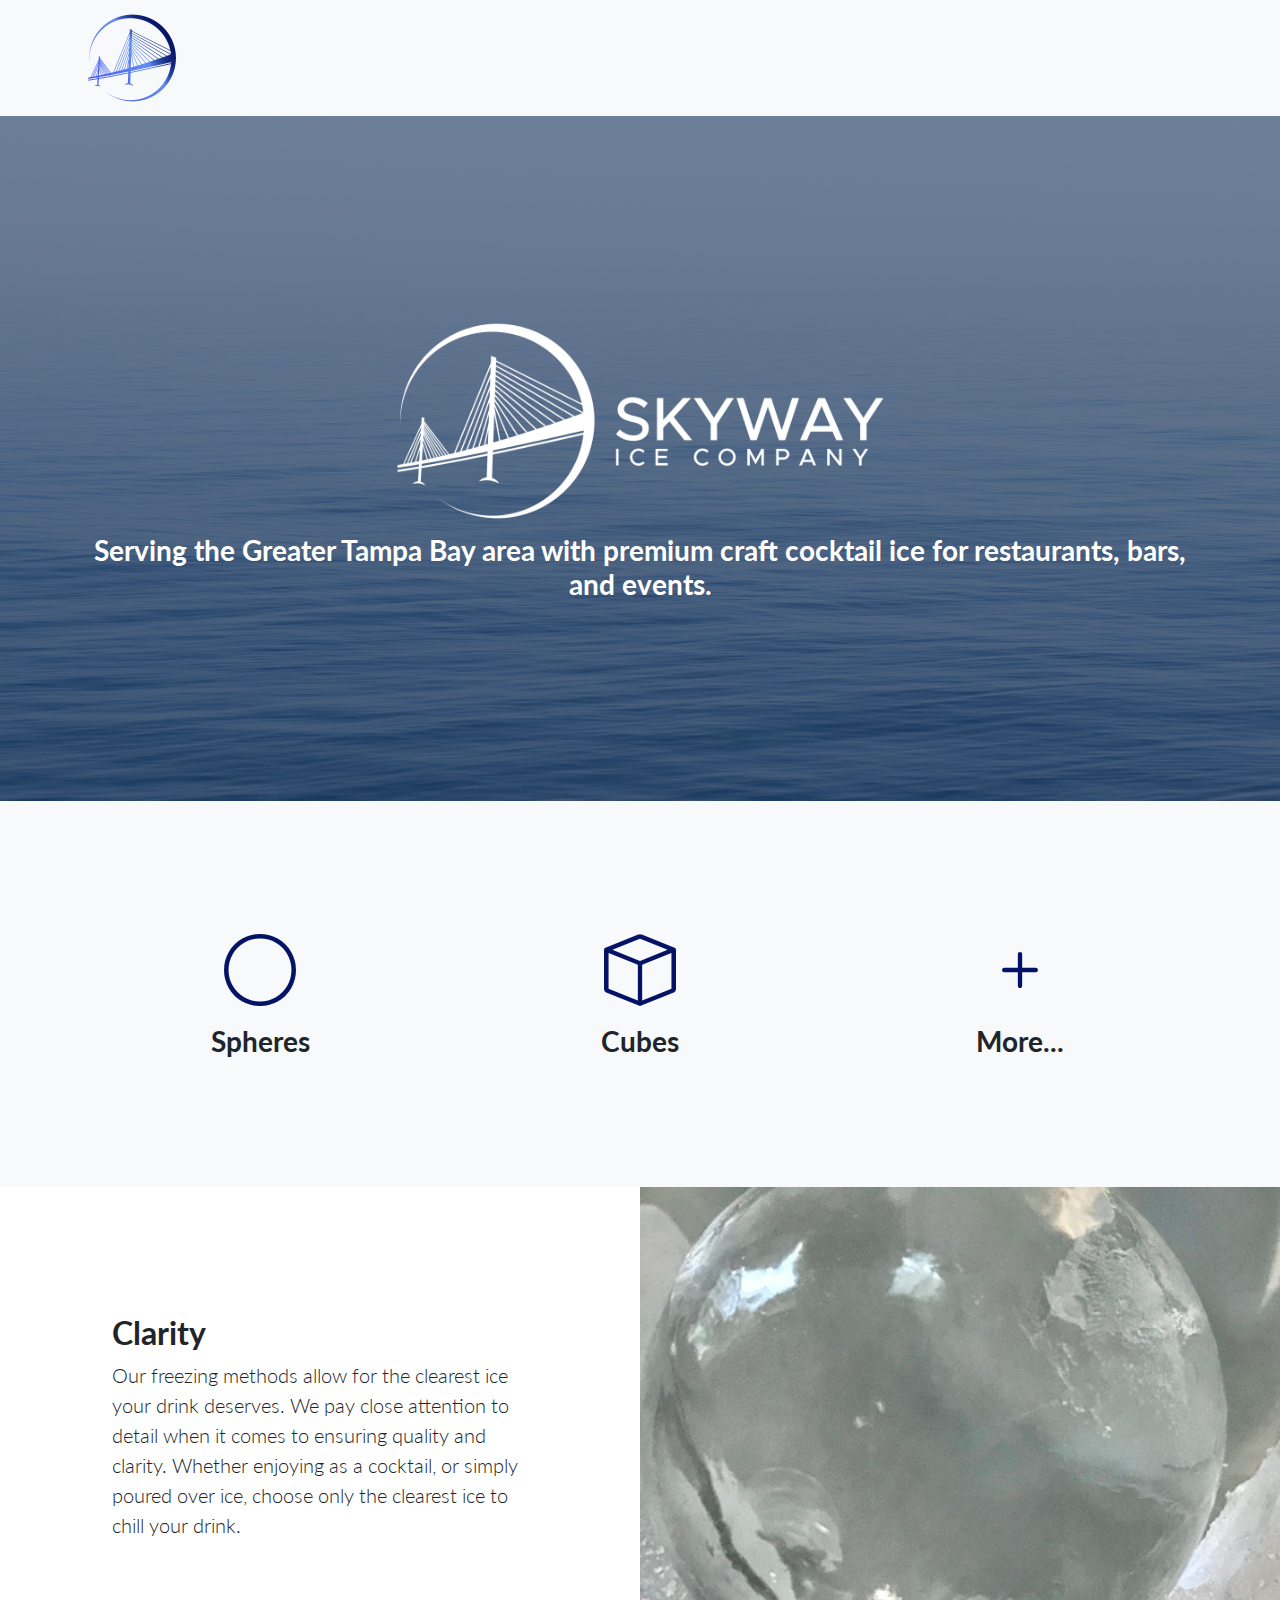
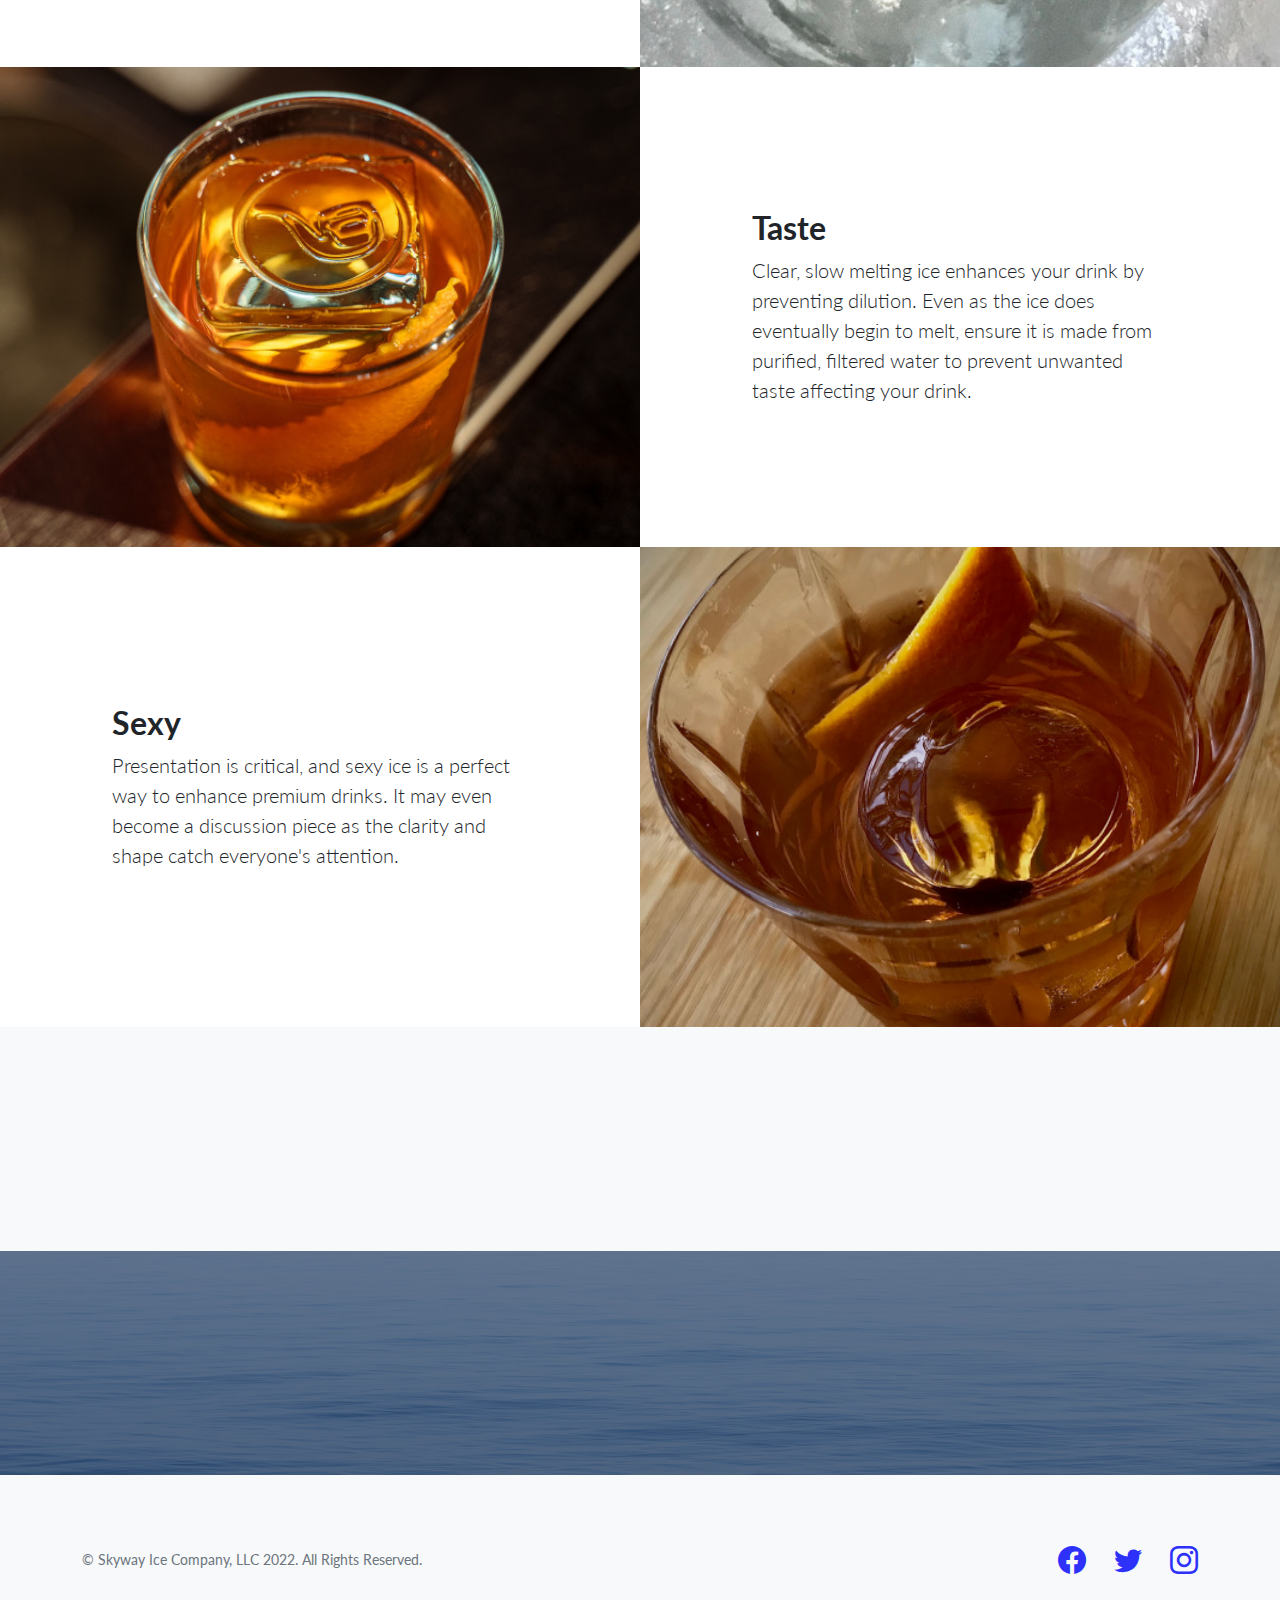
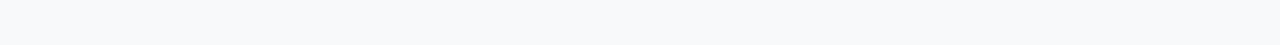
==== index.html @ a166a803 "ice folder" ====
<!DOCTYPE html>
<html lang="en">
<head>
    <meta charset="utf-8" />
    <meta name="viewport" content="width=device-width, initial-scale=1, shrink-to-fit=no" />
    <meta name="description" content="" />
    <meta name="author" content="" />
    <title>Skyway Ice Company</title>
    <!-- Favicon-->
    <link rel="icon" type="image/x-icon" href="assets/favicon.ico" />
    <link rel="icon" type="image/png" href="assets/favicon16x16.png" sizes="16x16">
    <link rel="icon" type="image/png" href="assets/favicon32x32.png" sizes="32x32">
    <link rel="icon" type="image/png" href="assets/favicon96x96.png" sizes="96x96">
    <link rel="apple-touch-icon" sizes="72x72" href="assets/apple-touch-icon.png">
    <link rel="apple-touch-icon" sizes="114x114" href="assets/apple-touch-icon.png">
    <link rel="apple-touch-icon" sizes="152x152" href="assets/apple-touch-icon.png">
    <!-- Bootstrap icons-->
    <link href="https://cdn.jsdelivr.net/npm/bootstrap-icons@1.5.0/font/bootstrap-icons.css" rel="stylesheet" type="text/css" />
    <!-- Google fonts-->
    <link href="https://fonts.googleapis.com/css?family=Lato:300,400,700,300italic,400italic,700italic" rel="stylesheet" type="text/css" />
    <!-- Core theme CSS (includes Bootstrap)-->
    <link href="css/styles.css" rel="stylesheet" />
    <link href="css/skyway.css" rel="stylesheet" />
</head>
<body>
    <!-- Navigation-->
    <nav class="navbar navbar-light bg-light static-top">
        <div class="container">
            <img src="assets/img/logo/logo_only_transp_blue_100x100.png" />
        </div>
    </nav>
    <!-- Masthead-->
    <header class="masthead">
        <div class="container position-relative">
            <div class="row justify-content-center">
                <div class="col-xl-6">
                    <div class="text-center text-white">
                        <img src="assets/img/logo/logo_transp_white_609x252.png" style="width:100%" />
                    </div>
                </div>
            </div>
            <div class="row justify-content-center">
                <div class="col-xl-12">
                    <div class="text-center text-white">
                        <h3>Serving the Greater Tampa Bay area with premium craft cocktail ice for restaurants, bars, and events.</h3>
                    </div>
                </div>
            </div>
        </div>
    </header>
    <!-- Icons Grid-->
    <section class="features-icons bg-light text-center">
        <div class="container">
            <div class="row">
                <div class="col-lg-4">
                    <div class="features-icons-item mx-auto mb-5 mb-lg-0 mb-lg-3">
                        <div class="features-icons-icon d-flex"><i class="bi-circle m-auto text-dark-blue"></i></div>
                        <h3>Spheres</h3>
                        <p class="lead mb-0"><!--This theme will look great on any device, no matter the size!--></p>
                    </div>
                </div>
                <div class="col-lg-4">
                    <div class="features-icons-item mx-auto mb-5 mb-lg-0 mb-lg-3">
                        <div class="features-icons-icon d-flex"><i class="bi-box m-auto text-dark-blue"></i></div>
                        <h3>Cubes</h3>
                        <p class="lead mb-0"><!--Featuring the latest build of the new Bootstrap 5 framework!--></p>
                    </div>
                </div>
                <div class="col-lg-4">
                    <div class="features-icons-item mx-auto mb-0 mb-lg-3">
                        <div class="features-icons-icon d-flex"><i class="bi-plus m-auto text-dark-blue"></i></div>
                        <h3>More...</h3>
                        <p class="lead mb-0"><!--Ready to use with your own content, or customize the source files!--></p>
                    </div>
                </div>
            </div>
        </div>
    </section>
    <!-- Image Showcases-->
    <section class="showcase">
        <div class="container-fluid p-0">
            <div class="row g-0">
                <div class="col-lg-6 order-lg-2 text-white showcase-img" style="background-image: url('assets/img/Ice/ice-with-chunks_1_600x327.jpg'); background-position-x:center;"></div>
                <div class="col-lg-6 order-lg-1 my-auto showcase-text">
                    <h2>Clarity</h2>
                    <p class="lead mb-0">Our freezing methods allow for the clearest ice your drink deserves. We pay close attention to detail when it comes to ensuring quality and clarity. Whether enjoying as a cocktail, or simply poured over ice, choose only the clearest ice to chill your drink.</p>
                </div>
            </div>
            <div class="row g-0">
                <div class="col-lg-6 text-white showcase-img" style="background-image: url('assets/img/bg-showcase-3-1.jpg');background-position-x:center;"></div>
                <div class="col-lg-6 my-auto showcase-text">
                    <h2>Taste</h2>
                    <p class="lead mb-0">Clear, slow melting ice enhances your drink by preventing dilution. Even as the ice does eventually begin to melt, ensure it is made from purified, filtered water to prevent unwanted taste affecting your drink.</p>
                </div>
            </div>
            <div class="row g-0">
                <div class="col-lg-6 order-lg-2 text-white showcase-img" style="background-image: url('assets/img/Ice/oldfashioned_1_600x400.jpg'); background-position-x: center;"></div>
                <div class="col-lg-6 order-lg-1 my-auto showcase-text">
                    <h2>Sexy</h2>
                    <p class="lead mb-0">Presentation is critical, and sexy ice is a perfect way to enhance premium drinks. It may even become a discussion piece as the clarity and shape catch everyone's attention.</p>
                </div>
            </div>
        </div>
    </section>
    <!-- Testimonials-->
    <section class="testimonials text-center bg-light">
        <div class="container">
            <!--<h2 class="mb-5">What people are saying...</h2>
            <div class="row">
                <div class="col-lg-4">
                    <div class="testimonial-item mx-auto mb-5 mb-lg-0">
                        <img class="img-fluid rounded-circle mb-3" src="assets/img/testimonials-1.jpg" alt="..." />
                        <h5>Margaret E.</h5>
                        <p class="font-weight-light mb-0">"This is fantastic! Thanks so much guys!"</p>
                    </div>
                </div>
                <div class="col-lg-4">
                    <div class="testimonial-item mx-auto mb-5 mb-lg-0">
                        <img class="img-fluid rounded-circle mb-3" src="assets/img/testimonials-2.jpg" alt="..." />
                        <h5>Fred S.</h5>
                        <p class="font-weight-light mb-0">"Bootstrap is amazing. I've been using it to create lots of super nice landing pages."</p>
                    </div>
                </div>
                <div class="col-lg-4">
                    <div class="testimonial-item mx-auto mb-5 mb-lg-0">
                        <img class="img-fluid rounded-circle mb-3" src="assets/img/testimonials-3.jpg" alt="..." />
                        <h5>Sarah W.</h5>
                        <p class="font-weight-light mb-0">"Thanks so much for making these free resources available to us!"</p>
                    </div>
                </div>
            </div>-->
        </div>
    </section>
    <!-- Call to Action-->
    <section class="call-to-action text-white text-center" id="signup">
        <div class="container position-relative">
            <div class="row justify-content-center">
                <!--<div class="col-xl-6">
                    <h2 class="mb-4">Ready to get started? Sign up now!</h2>-->
                <!-- Signup form-->
                <!-- * * * * * * * * * * * * * * *-->
                <!-- * * SB Forms Contact Form * *-->
                <!-- * * * * * * * * * * * * * * *-->
                <!-- This form is pre-integrated with SB Forms.-->
                <!-- To make this form functional, sign up at-->
                <!-- https://startbootstrap.com/solution/contact-forms-->
                <!-- to get an API token!-->
                <!--<form class="form-subscribe" id="contactFormFooter" data-sb-form-api-token="API_TOKEN">-->
                <!-- Email address input-->
                <!--<div class="row">
                    <div class="col">
                        <input class="form-control form-control-lg" id="emailAddressBelow" type="email" placeholder="Email Address" data-sb-validations="required,email" />
                        <div class="invalid-feedback text-white" data-sb-feedback="emailAddressBelow:required">Email Address is required.</div>
                        <div class="invalid-feedback text-white" data-sb-feedback="emailAddressBelow:email">Email Address Email is not valid.</div>
                    </div>
                    <div class="col-auto"><button class="btn btn-primary btn-lg disabled" id="submitButton" type="submit">Submit</button></div>
                </div>-->
                <!-- Submit success message-->
                <!---->
                <!-- This is what your users will see when the form-->
                <!-- has successfully submitted-->
                <!--<div class="d-none" id="submitSuccessMessage">
                    <div class="text-center mb-3">
                        <div class="fw-bolder">Form submission successful!</div>
                        <p>To activate this form, sign up at</p>
                        <a class="text-white" href="https://startbootstrap.com/solution/contact-forms">https://startbootstrap.com/solution/contact-forms</a>
                    </div>
                </div>-->
                <!-- Submit error message-->
                <!---->
                <!-- This is what your users will see when there is-->
                <!-- an error submitting the form-->
                <!--<div class="d-none" id="submitErrorMessage"><div class="text-center text-danger mb-3">Error sending message!</div></div>
                    </form>
                </div>-->
            </div>
        </div>
    </section>
    <!-- Footer-->
    <footer class="footer bg-light">
        <div class="container">
            <div class="row">
                <div class="col-lg-6 h-100 text-center text-lg-start my-auto">
                    <!--<ul class="list-inline mb-2">
                        <li class="list-inline-item"><a href="#!">About</a></li>
                        <li class="list-inline-item">⋅</li>
                        <li class="list-inline-item"><a href="#!">Contact</a></li>
                        <li class="list-inline-item">⋅</li>
                        <li class="list-inline-item"><a href="#!">Terms of Use</a></li>
                        <li class="list-inline-item">⋅</li>
                        <li class="list-inline-item"><a href="#!">Privacy Policy</a></li>
                    </ul>-->
                    <p class="text-muted small mb-4 mb-lg-0">&copy; Skyway Ice Company, LLC 2022. All Rights Reserved.</p>
                </div>
                <div class="col-lg-6 h-100 text-center text-lg-end my-auto text-light-blue">
                    <ul class="list-inline mb-0">
                        <li class="list-inline-item me-4">
                            <a href="https://www.facebook.com/skywayice"><i class="bi-facebook fs-3"></i></a>
                        </li>
                        <li class="list-inline-item me-4">
                            <a href="https://twitter.com/skywayice"><i class="bi-twitter fs-3"></i></a>
                        </li>
                        <li class="list-inline-item">
                            <a href="#!"><i class="bi-instagram fs-3"></i></a>
                        </li>
                    </ul>
                </div>
            </div>
        </div>
    </footer>
    <!-- Bootstrap core JS-->
    <script src="https://cdn.jsdelivr.net/npm/bootstrap@5.1.3/dist/js/bootstrap.bundle.min.js"></script>
    <!-- Core theme JS-->
    <script src="js/scripts.js"></script>
    <!-- * * * * * * * * * * * * * * * * * * * * * * * * * * * * * * * * * * * * * * * *-->
    <!-- * *                               SB Forms JS                               * *-->
    <!-- * * Activate your form at https://startbootstrap.com/solution/contact-forms * *-->
    <!-- * * * * * * * * * * * * * * * * * * * * * * * * * * * * * * * * * * * * * * * *-->
    <script src="https://cdn.startbootstrap.com/sb-forms-latest.js"></script>
</body>
</html>
---- css/skyway.css ----
.text-dark-blue {
    color: #051367 !important;
}

.text-blue {
    color: #2D31FA !important;
}

.text-light-blue {
    color: #5D8BF4 !important;
}

.text-very-light-blue {
    color: #DFF6FF !important;
}

a {
    color: #2D31FA !important;
}
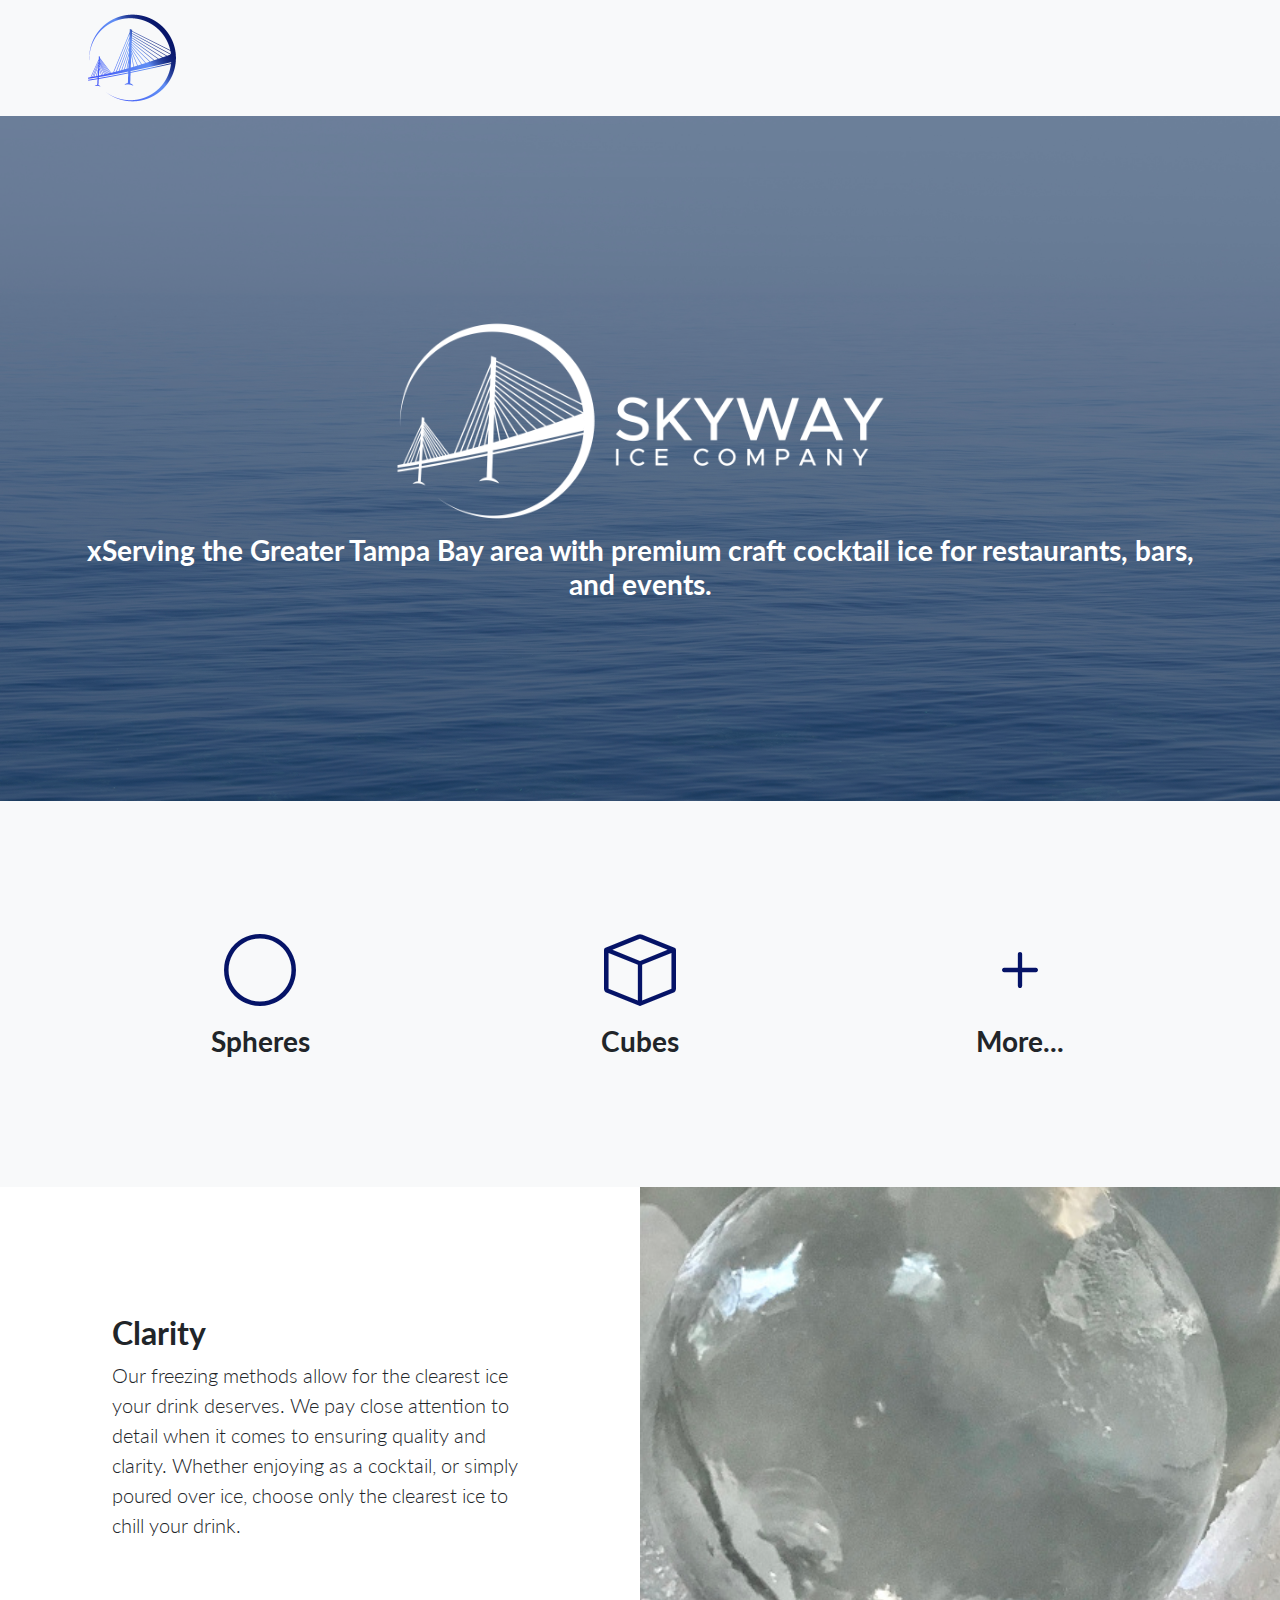
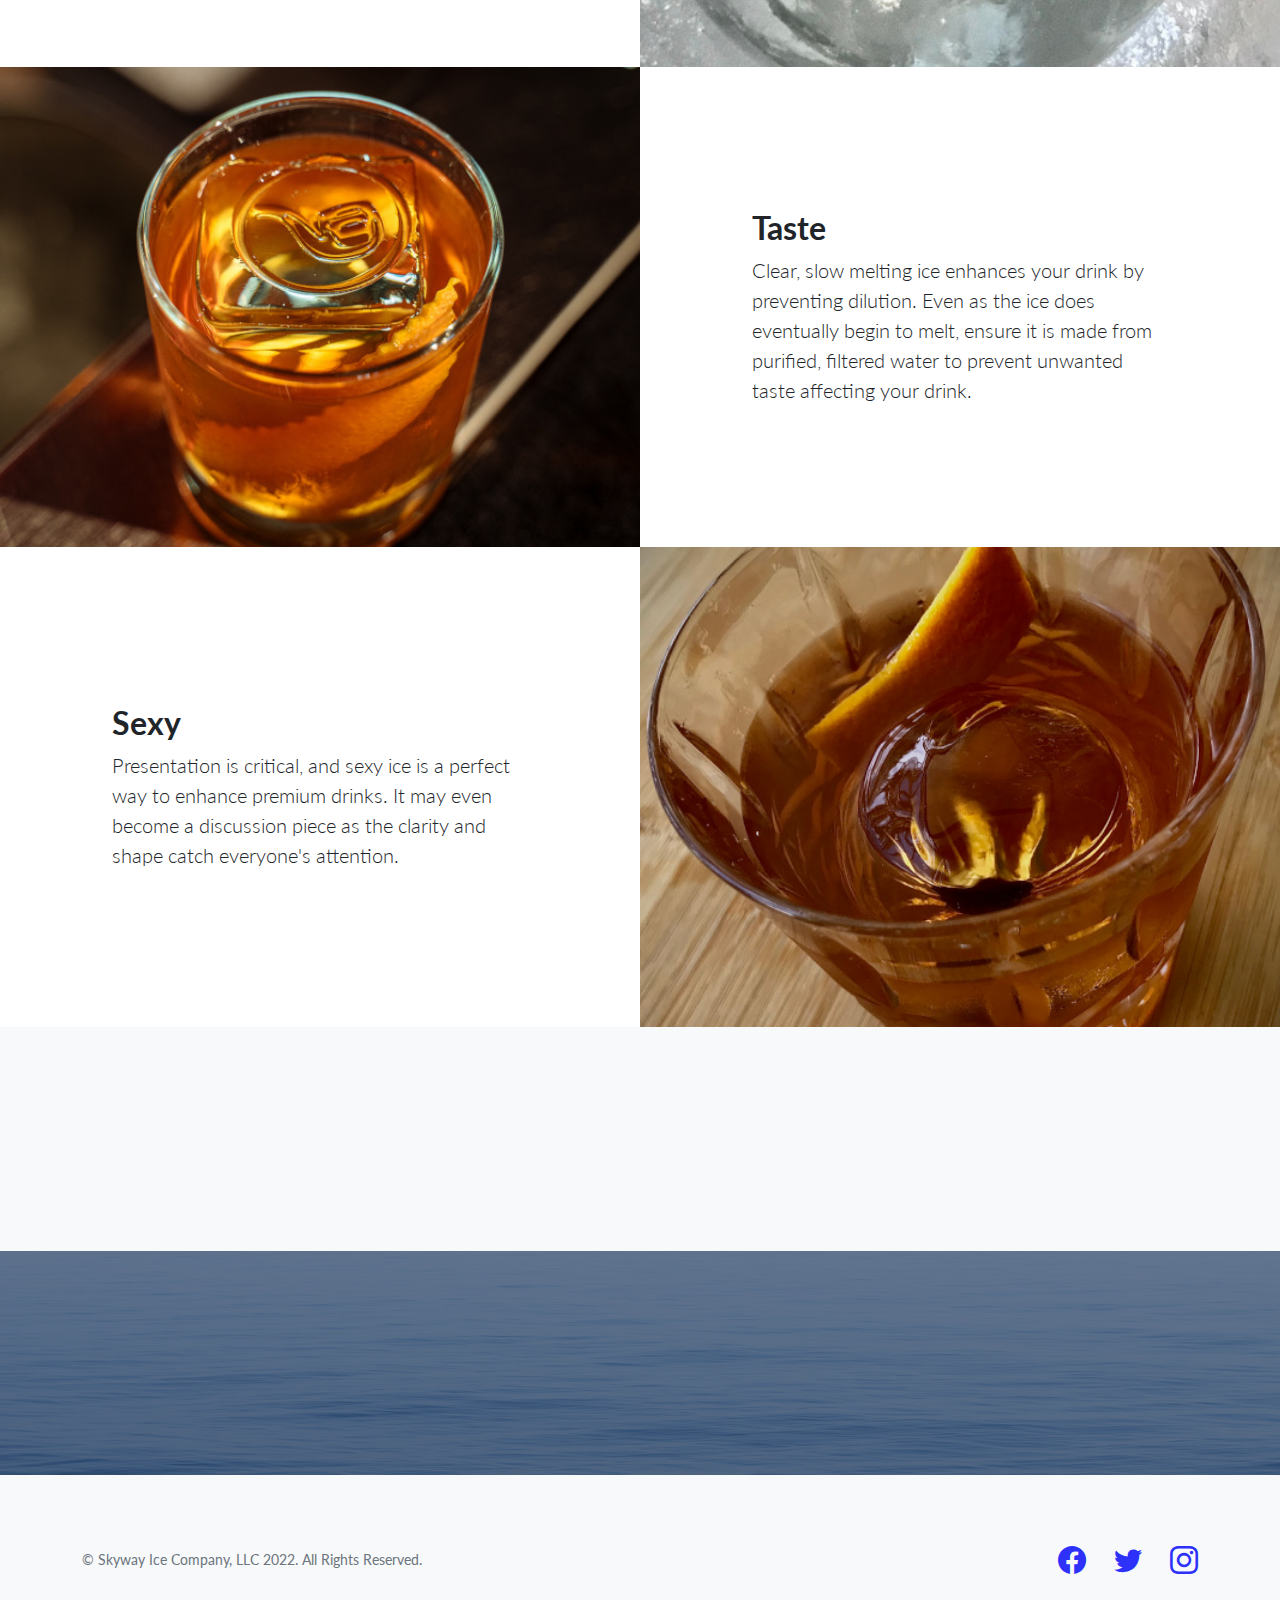
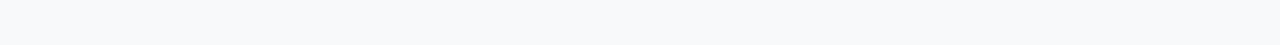
==== commit 10a393b1: "test" ====
--- a/index.html
+++ b/index.html
@@ -42,7 +42,7 @@
             <div class="row justify-content-center">
                 <div class="col-xl-12">
                     <div class="text-center text-white">
-                        <h3>Serving the Greater Tampa Bay area with premium craft cocktail ice for restaurants, bars, and events.</h3>
+                        <h3>xServing the Greater Tampa Bay area with premium craft cocktail ice for restaurants, bars, and events.</h3>
                     </div>
                 </div>
             </div>
@@ -80,7 +80,7 @@
     <section class="showcase">
         <div class="container-fluid p-0">
             <div class="row g-0">
-                <div class="col-lg-6 order-lg-2 text-white showcase-img" style="background-image: url('assets/img/Ice/ice-with-chunks_1_600x327.jpg'); background-position-x:center;"></div>
+                <div class="col-lg-6 order-lg-2 text-white showcase-img" style="background-image: url('assets/img/ice-with-chunks_1_600x327.jpg'); background-position-x:center;"></div>
                 <div class="col-lg-6 order-lg-1 my-auto showcase-text">
                     <h2>Clarity</h2>
                     <p class="lead mb-0">Our freezing methods allow for the clearest ice your drink deserves. We pay close attention to detail when it comes to ensuring quality and clarity. Whether enjoying as a cocktail, or simply poured over ice, choose only the clearest ice to chill your drink.</p>
@@ -94,7 +94,7 @@
                 </div>
             </div>
             <div class="row g-0">
-                <div class="col-lg-6 order-lg-2 text-white showcase-img" style="background-image: url('assets/img/Ice/oldfashioned_1_600x400.jpg'); background-position-x: center;"></div>
+                <div class="col-lg-6 order-lg-2 text-white showcase-img" style="background-image: url('assets/img/oldfashioned_1_600x400.jpg'); background-position-x: center;"></div>
                 <div class="col-lg-6 order-lg-1 my-auto showcase-text">
                     <h2>Sexy</h2>
                     <p class="lead mb-0">Presentation is critical, and sexy ice is a perfect way to enhance premium drinks. It may even become a discussion piece as the clarity and shape catch everyone's attention.</p>
@@ -201,7 +201,7 @@
                             <a href="https://twitter.com/skywayice"><i class="bi-twitter fs-3"></i></a>
                         </li>
                         <li class="list-inline-item">
-                            <a href="#!"><i class="bi-instagram fs-3"></i></a>
+                            <a href="https://www.instagram.com/skywayice/"><i class="bi-instagram fs-3"></i></a>
                         </li>
                     </ul>
                 </div>
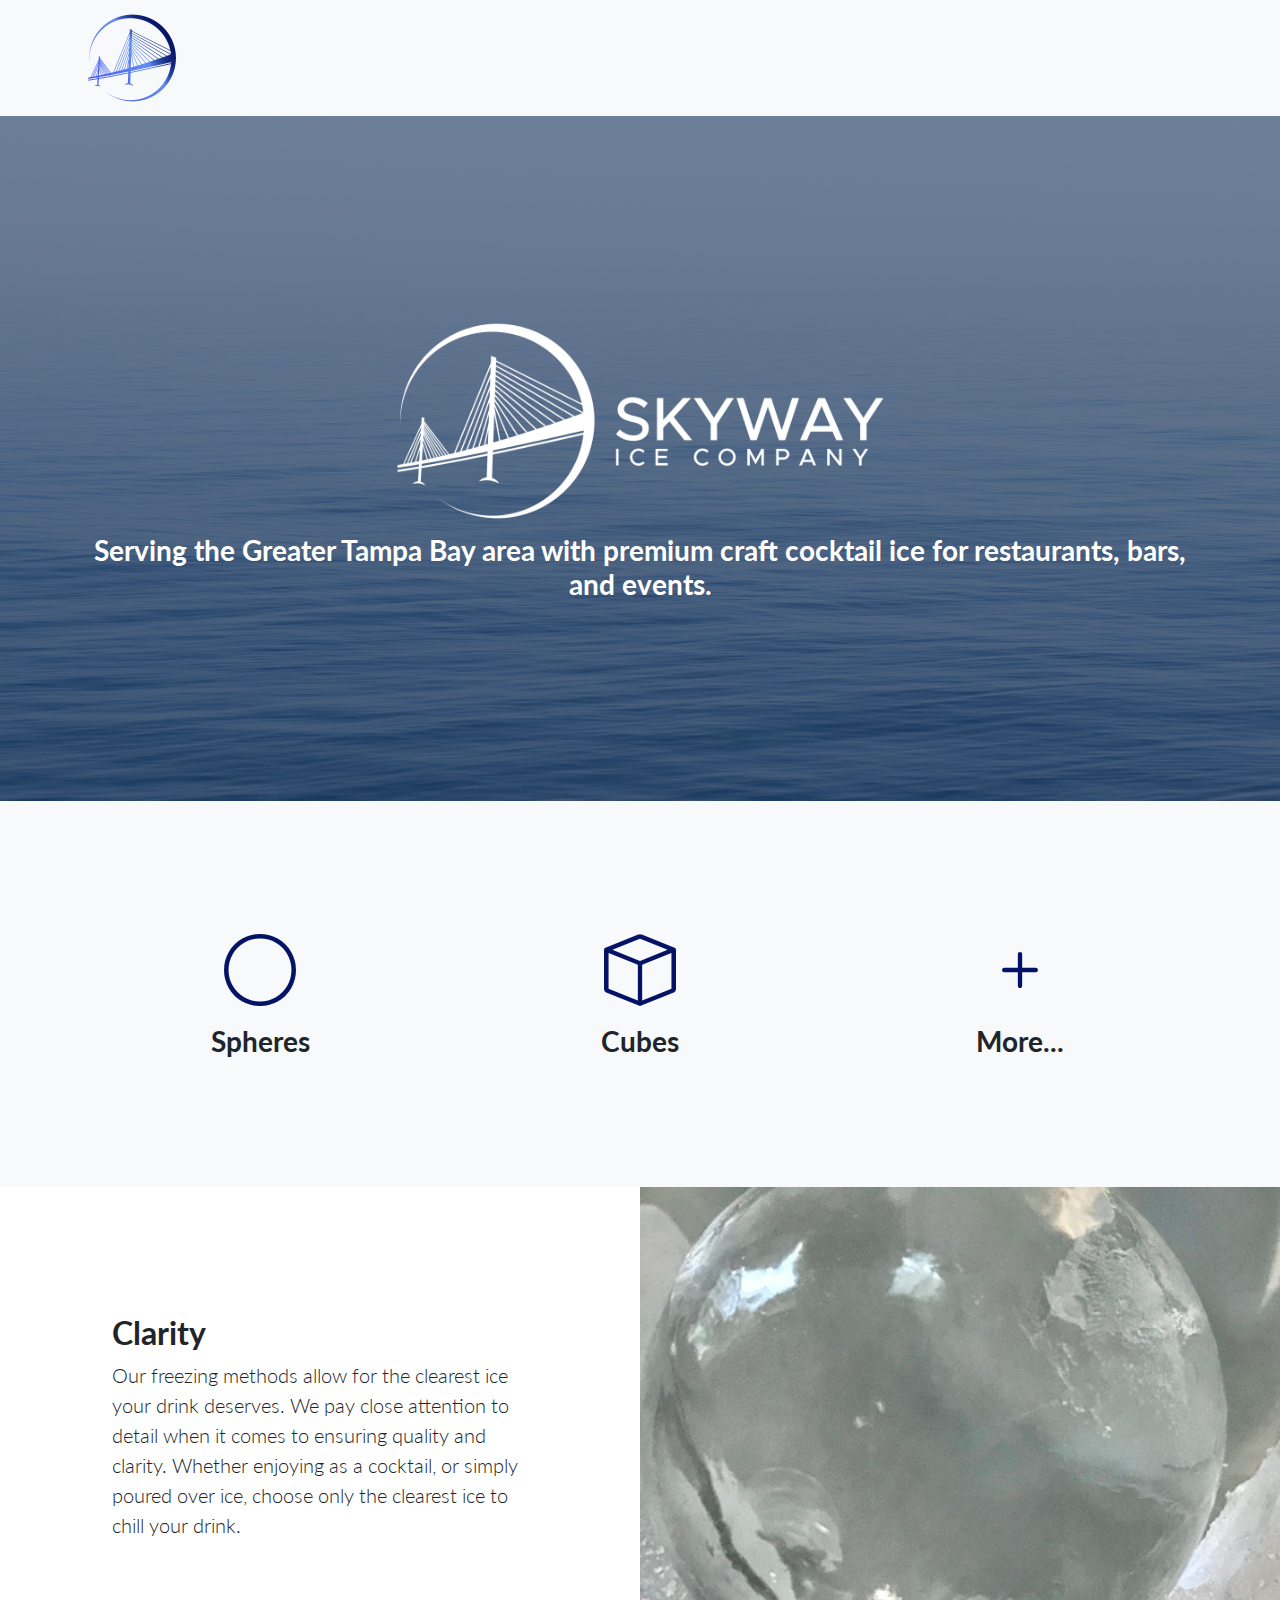
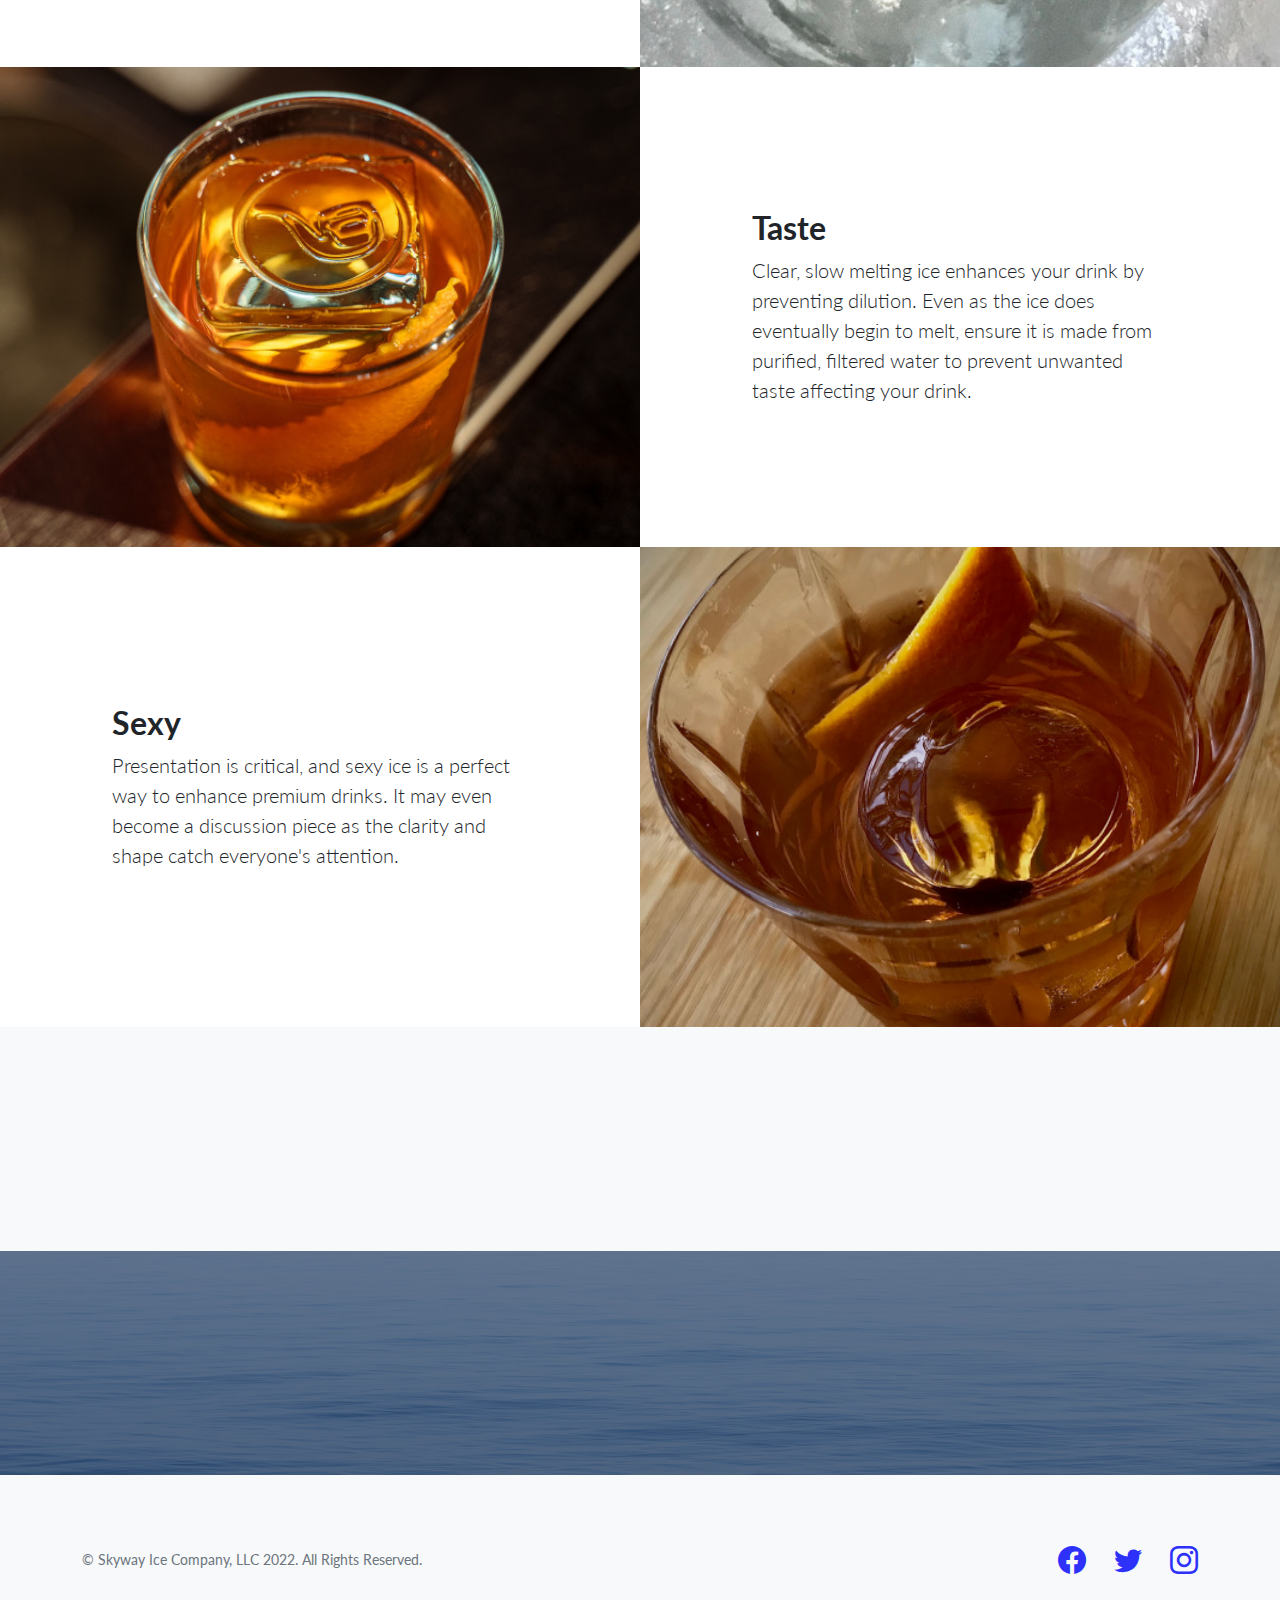
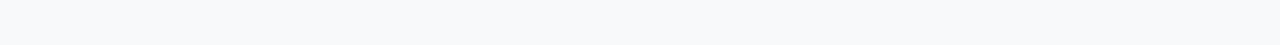
==== commit 06bceb7b: "revert test x" ====
--- a/index.html
+++ b/index.html
@@ -42,7 +42,7 @@
             <div class="row justify-content-center">
                 <div class="col-xl-12">
                     <div class="text-center text-white">
-                        <h3>xServing the Greater Tampa Bay area with premium craft cocktail ice for restaurants, bars, and events.</h3>
+                        <h3>Serving the Greater Tampa Bay area with premium craft cocktail ice for restaurants, bars, and events.</h3>
                     </div>
                 </div>
             </div>
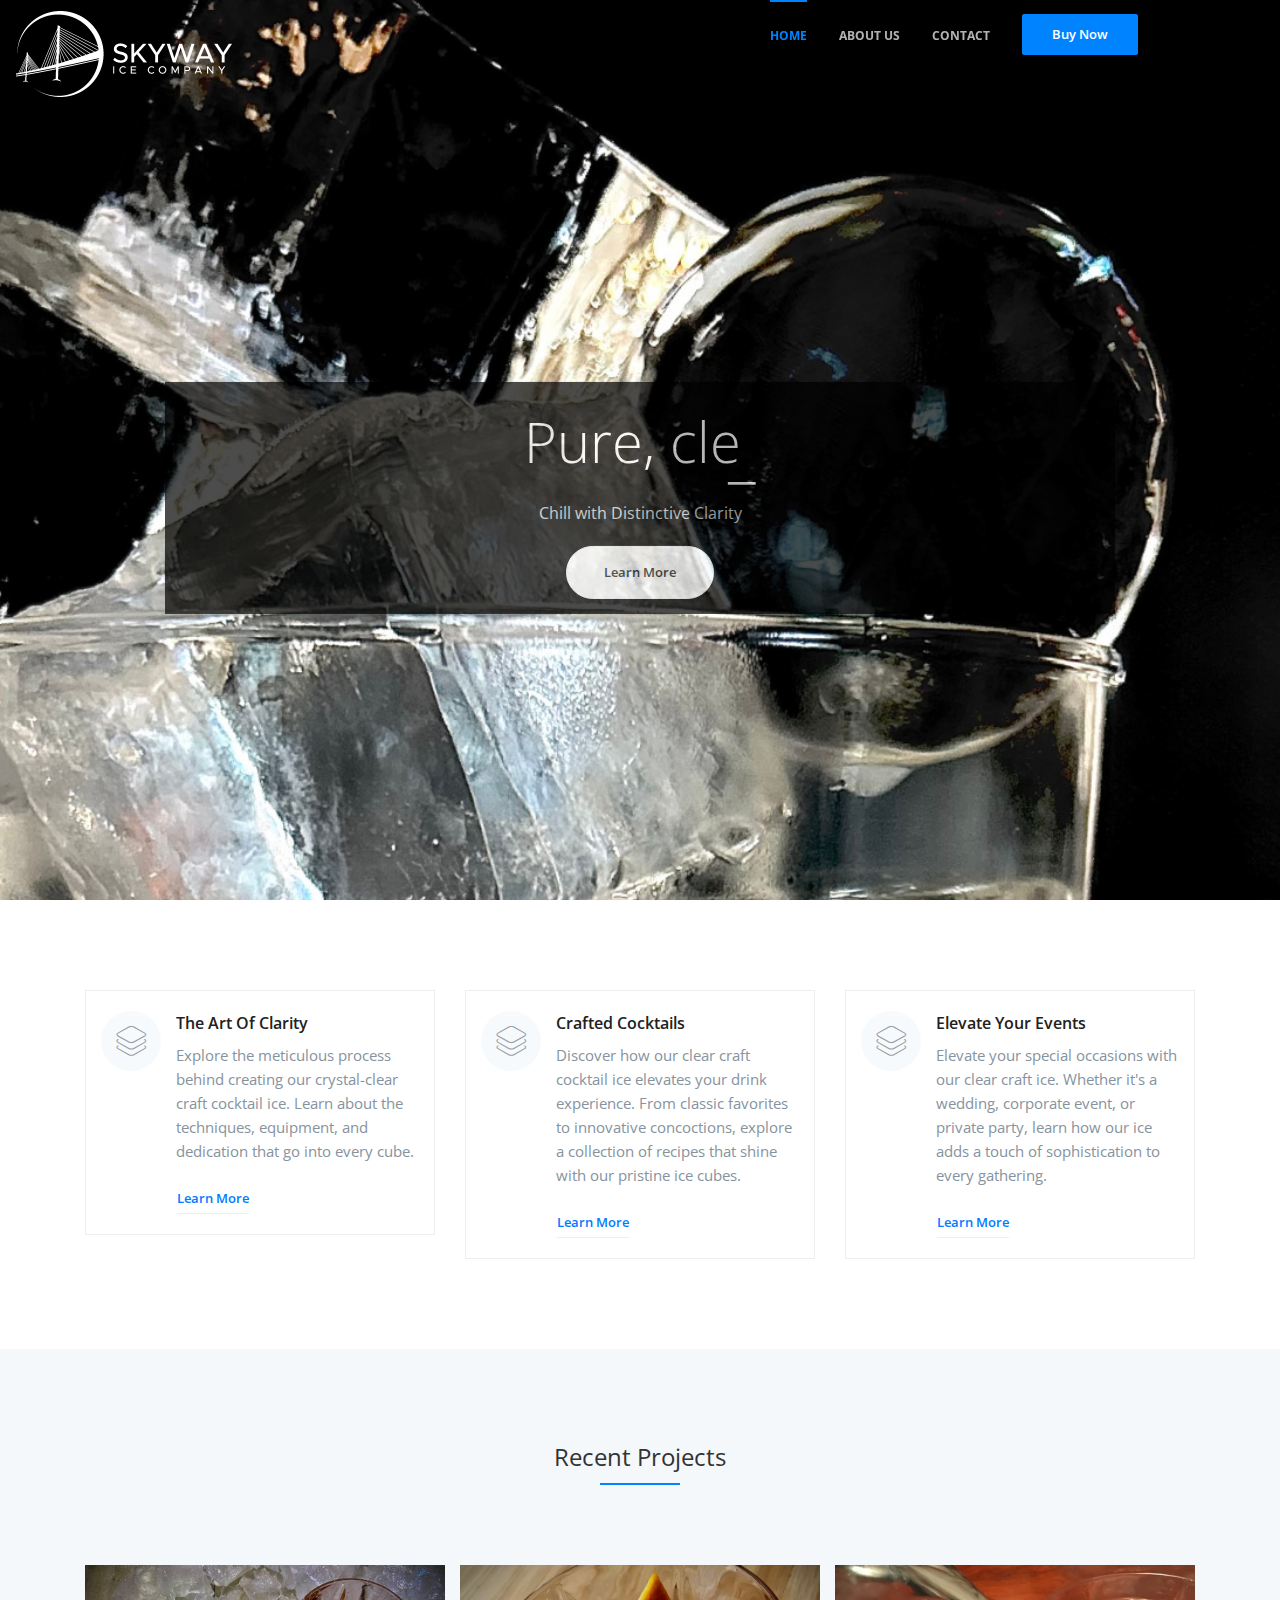
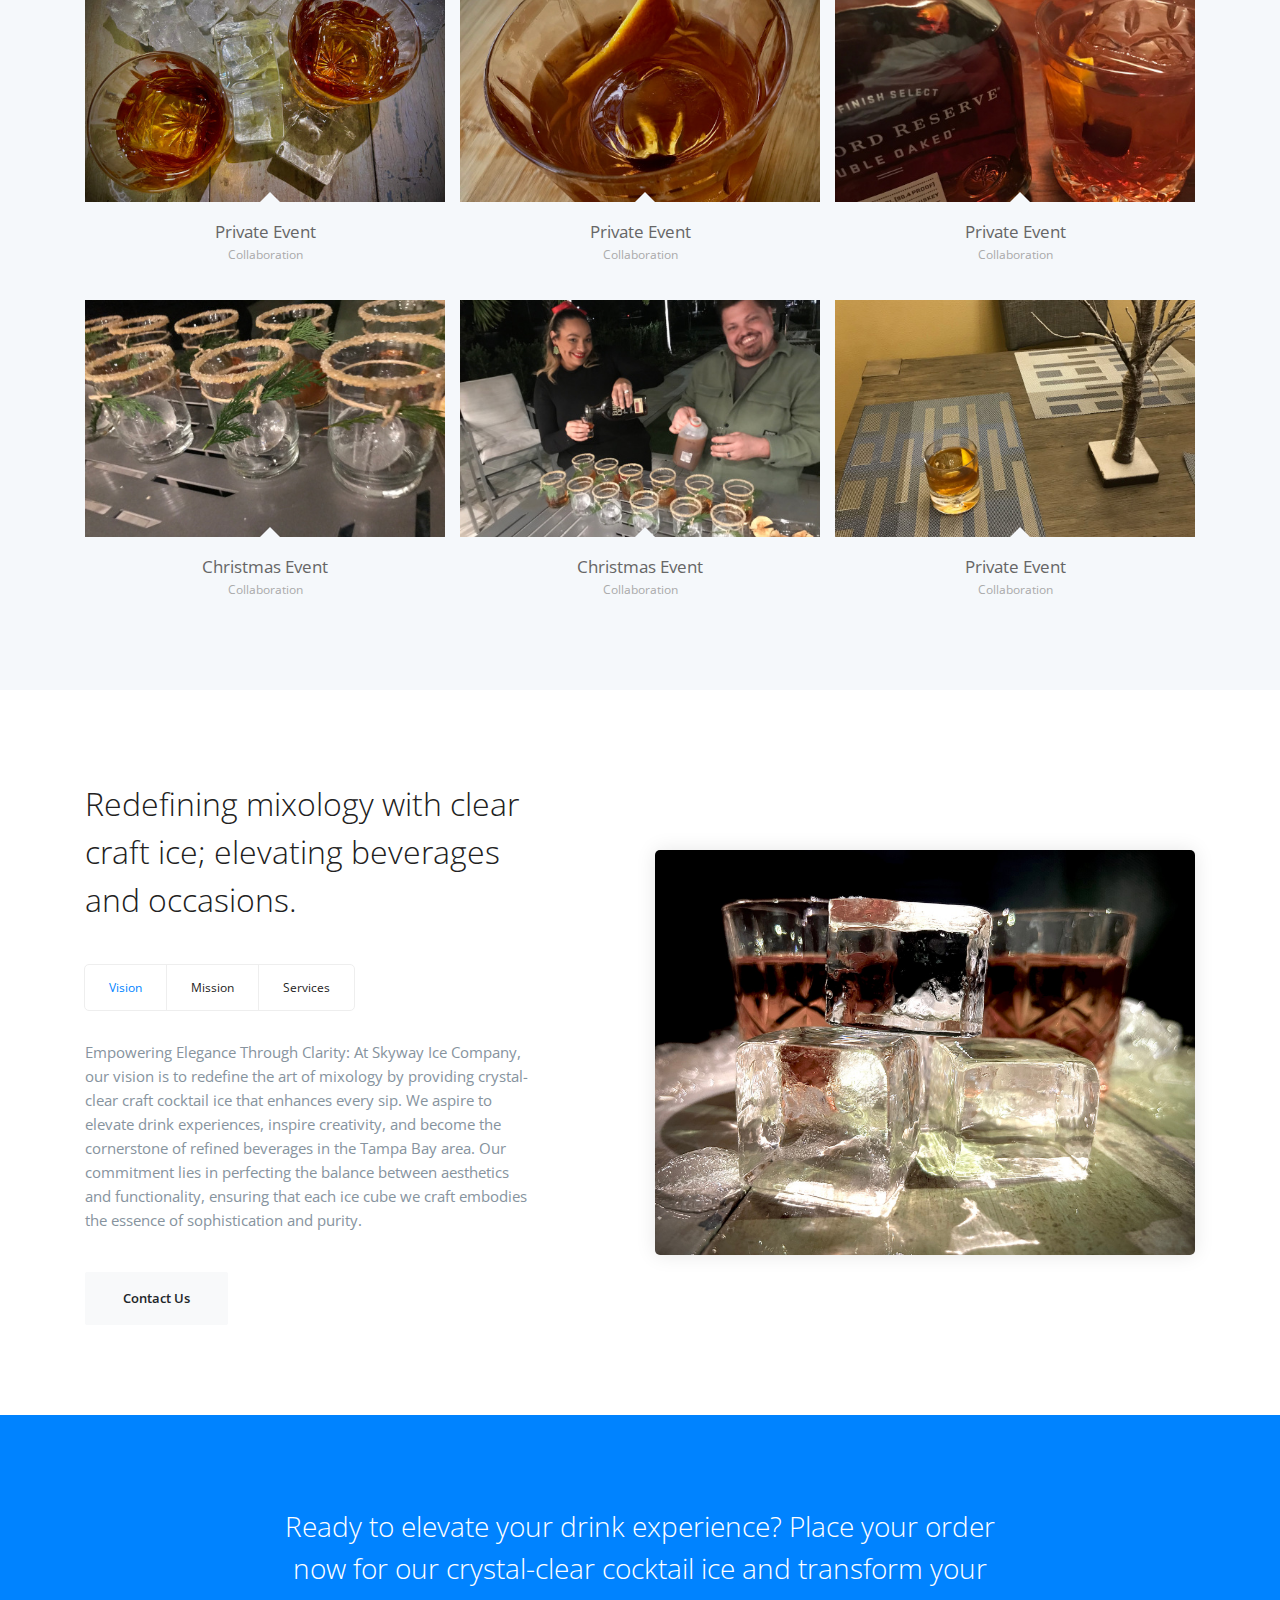
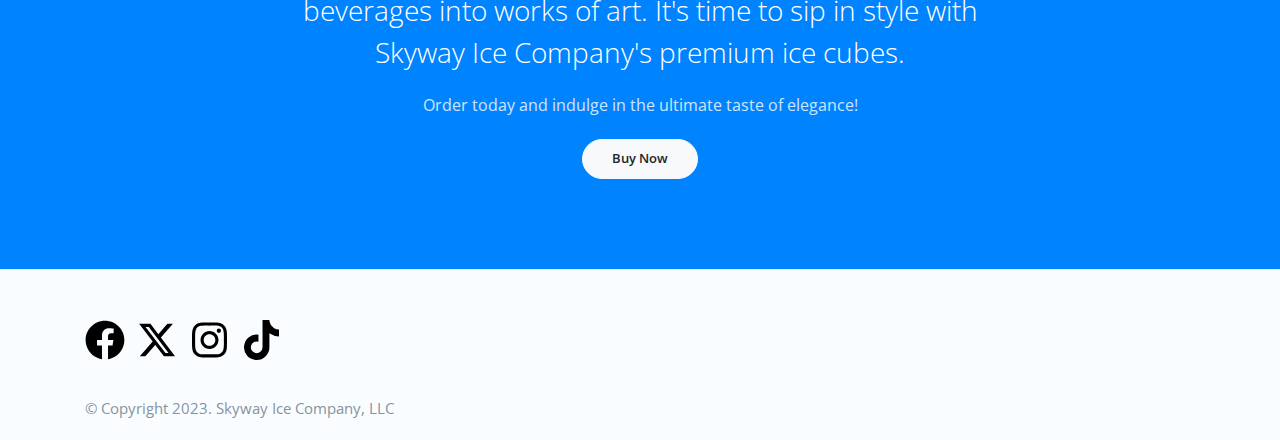
==== commit d59b42d1: "next version" ====
--- a/index.html
+++ b/index.html
@@ -1,221 +1,312 @@
+<!-- SkywayHeader -->
 <!DOCTYPE html>
 <html lang="en">
 <head>
-    <meta charset="utf-8" />
-    <meta name="viewport" content="width=device-width, initial-scale=1, shrink-to-fit=no" />
-    <meta name="description" content="" />
-    <meta name="author" content="" />
+    <meta charset="utf-8">
+    <meta http-equiv="X-UA-Compatible" content="IE=edge">
+    <meta name="viewport" content="width=device-width, initial-scale=1">
+    <!-- The above 3 meta tags *must* come first in the head; any other head content must come *after* these tags -->
     <title>Skyway Ice Company</title>
-    <!-- Favicon-->
-    <link rel="icon" type="image/x-icon" href="assets/favicon.ico" />
-    <link rel="icon" type="image/png" href="assets/favicon16x16.png" sizes="16x16">
-    <link rel="icon" type="image/png" href="assets/favicon32x32.png" sizes="32x32">
-    <link rel="icon" type="image/png" href="assets/favicon96x96.png" sizes="96x96">
-    <link rel="apple-touch-icon" sizes="72x72" href="assets/apple-touch-icon.png">
-    <link rel="apple-touch-icon" sizes="114x114" href="assets/apple-touch-icon.png">
-    <link rel="apple-touch-icon" sizes="152x152" href="assets/apple-touch-icon.png">
-    <!-- Bootstrap icons-->
-    <link href="https://cdn.jsdelivr.net/npm/bootstrap-icons@1.5.0/font/bootstrap-icons.css" rel="stylesheet" type="text/css" />
-    <!-- Google fonts-->
-    <link href="https://fonts.googleapis.com/css?family=Lato:300,400,700,300italic,400italic,700italic" rel="stylesheet" type="text/css" />
-    <!-- Core theme CSS (includes Bootstrap)-->
-    <link href="css/styles.css" rel="stylesheet" />
-    <link href="css/skyway.css" rel="stylesheet" />
+
+    <!-- Bootstrap -->
+    <link href="css/plugins/plugins.css" rel="stylesheet">
+    <link href="plugins/ytplayer/jquery.mb.YTPlayer.min.css" rel="stylesheet">
+    <!--dz parallaxer-->
+    <link href="plugins/dzsparallaxer/dzsparallaxer.css" rel="stylesheet">
+    <link href="plugins/dzsparallaxer/scroller.css" rel="stylesheet">
+    <link href="plugins/dzsparallaxer/advancedscroller/plugin.css" rel="stylesheet">
+    <!-- load css for cubeportfolio -->
+    <link rel="stylesheet" type="text/css" href="plugins/cubeportfolio/css/cubeportfolio.min.css">
+    <!--main css file-->
+    <link href="css/style.css" rel="stylesheet">
+    <link href="css/skywayice.css" rel="stylesheet">
+    <!-- HTML5 shim and Respond.js for IE8 support of HTML5 elements and media queries -->
+    <!-- WARNING: Respond.js doesn't work if you view the page via file:// -->
+    <!--[if lt IE 9]>
+      <script src="https://oss.maxcdn.com/html5shiv/3.7.2/html5shiv.min.js"></script>
+      <script src="https://oss.maxcdn.com/respond/1.4.2/respond.min.js"></script>
+    <![endif]-->
 </head>
 <body>
-    <!-- Navigation-->
-    <nav class="navbar navbar-light bg-light static-top">
-        <div class="container">
-            <img src="assets/img/logo/logo_only_transp_blue_100x100.png" />
-        </div>
-    </nav>
-    <!-- Masthead-->
-    <header class="masthead">
-        <div class="container position-relative">
-            <div class="row justify-content-center">
-                <div class="col-xl-6">
-                    <div class="text-center text-white">
-                        <img src="assets/img/logo/logo_transp_white_609x252.png" style="width:100%" />
-                    </div>
-                </div>
-            </div>
-            <div class="row justify-content-center">
-                <div class="col-xl-12">
-                    <div class="text-center text-white">
-                        <h3>Serving the Greater Tampa Bay area with premium craft cocktail ice for restaurants, bars, and events.</h3>
-                    </div>
-                </div>
-            </div>
-        </div>
-    </header>
-    <!-- Icons Grid-->
-    <section class="features-icons bg-light text-center">
-        <div class="container">
-            <div class="row">
-                <div class="col-lg-4">
-                    <div class="features-icons-item mx-auto mb-5 mb-lg-0 mb-lg-3">
-                        <div class="features-icons-icon d-flex"><i class="bi-circle m-auto text-dark-blue"></i></div>
-                        <h3>Spheres</h3>
-                        <p class="lead mb-0"><!--This theme will look great on any device, no matter the size!--></p>
-                    </div>
-                </div>
-                <div class="col-lg-4">
-                    <div class="features-icons-item mx-auto mb-5 mb-lg-0 mb-lg-3">
-                        <div class="features-icons-icon d-flex"><i class="bi-box m-auto text-dark-blue"></i></div>
-                        <h3>Cubes</h3>
-                        <p class="lead mb-0"><!--Featuring the latest build of the new Bootstrap 5 framework!--></p>
-                    </div>
-                </div>
-                <div class="col-lg-4">
-                    <div class="features-icons-item mx-auto mb-0 mb-lg-3">
-                        <div class="features-icons-icon d-flex"><i class="bi-plus m-auto text-dark-blue"></i></div>
-                        <h3>More...</h3>
-                        <p class="lead mb-0"><!--Ready to use with your own content, or customize the source files!--></p>
-                    </div>
-                </div>
-            </div>
-        </div>
-    </section>
-    <!-- Image Showcases-->
-    <section class="showcase">
-        <div class="container-fluid p-0">
-            <div class="row g-0">
-                <div class="col-lg-6 order-lg-2 text-white showcase-img" style="background-image: url('assets/img/ice-with-chunks_1_600x327.jpg'); background-position-x:center;"></div>
-                <div class="col-lg-6 order-lg-1 my-auto showcase-text">
-                    <h2>Clarity</h2>
-                    <p class="lead mb-0">Our freezing methods allow for the clearest ice your drink deserves. We pay close attention to detail when it comes to ensuring quality and clarity. Whether enjoying as a cocktail, or simply poured over ice, choose only the clearest ice to chill your drink.</p>
-                </div>
-            </div>
-            <div class="row g-0">
-                <div class="col-lg-6 text-white showcase-img" style="background-image: url('assets/img/bg-showcase-3-1.jpg');background-position-x:center;"></div>
-                <div class="col-lg-6 my-auto showcase-text">
-                    <h2>Taste</h2>
-                    <p class="lead mb-0">Clear, slow melting ice enhances your drink by preventing dilution. Even as the ice does eventually begin to melt, ensure it is made from purified, filtered water to prevent unwanted taste affecting your drink.</p>
-                </div>
-            </div>
-            <div class="row g-0">
-                <div class="col-lg-6 order-lg-2 text-white showcase-img" style="background-image: url('assets/img/oldfashioned_1_600x400.jpg'); background-position-x: center;"></div>
-                <div class="col-lg-6 order-lg-1 my-auto showcase-text">
-                    <h2>Sexy</h2>
-                    <p class="lead mb-0">Presentation is critical, and sexy ice is a perfect way to enhance premium drinks. It may even become a discussion piece as the clarity and shape catch everyone's attention.</p>
-                </div>
-            </div>
-        </div>
-    </section>
-    <!-- Testimonials-->
-    <section class="testimonials text-center bg-light">
-        <div class="container">
-            <!--<h2 class="mb-5">What people are saying...</h2>
-            <div class="row">
-                <div class="col-lg-4">
-                    <div class="testimonial-item mx-auto mb-5 mb-lg-0">
-                        <img class="img-fluid rounded-circle mb-3" src="assets/img/testimonials-1.jpg" alt="..." />
-                        <h5>Margaret E.</h5>
-                        <p class="font-weight-light mb-0">"This is fantastic! Thanks so much guys!"</p>
-                    </div>
-                </div>
-                <div class="col-lg-4">
-                    <div class="testimonial-item mx-auto mb-5 mb-lg-0">
-                        <img class="img-fluid rounded-circle mb-3" src="assets/img/testimonials-2.jpg" alt="..." />
-                        <h5>Fred S.</h5>
-                        <p class="font-weight-light mb-0">"Bootstrap is amazing. I've been using it to create lots of super nice landing pages."</p>
-                    </div>
-                </div>
-                <div class="col-lg-4">
-                    <div class="testimonial-item mx-auto mb-5 mb-lg-0">
-                        <img class="img-fluid rounded-circle mb-3" src="assets/img/testimonials-3.jpg" alt="..." />
-                        <h5>Sarah W.</h5>
-                        <p class="font-weight-light mb-0">"Thanks so much for making these free resources available to us!"</p>
-                    </div>
-                </div>
-            </div>-->
-        </div>
-    </section>
-    <!-- Call to Action-->
-    <section class="call-to-action text-white text-center" id="signup">
-        <div class="container position-relative">
-            <div class="row justify-content-center">
-                <!--<div class="col-xl-6">
-                    <h2 class="mb-4">Ready to get started? Sign up now!</h2>-->
-                <!-- Signup form-->
-                <!-- * * * * * * * * * * * * * * *-->
-                <!-- * * SB Forms Contact Form * *-->
-                <!-- * * * * * * * * * * * * * * *-->
-                <!-- This form is pre-integrated with SB Forms.-->
-                <!-- To make this form functional, sign up at-->
-                <!-- https://startbootstrap.com/solution/contact-forms-->
-                <!-- to get an API token!-->
-                <!--<form class="form-subscribe" id="contactFormFooter" data-sb-form-api-token="API_TOKEN">-->
-                <!-- Email address input-->
-                <!--<div class="row">
-                    <div class="col">
-                        <input class="form-control form-control-lg" id="emailAddressBelow" type="email" placeholder="Email Address" data-sb-validations="required,email" />
-                        <div class="invalid-feedback text-white" data-sb-feedback="emailAddressBelow:required">Email Address is required.</div>
-                        <div class="invalid-feedback text-white" data-sb-feedback="emailAddressBelow:email">Email Address Email is not valid.</div>
-                    </div>
-                    <div class="col-auto"><button class="btn btn-primary btn-lg disabled" id="submitButton" type="submit">Submit</button></div>
-                </div>-->
-                <!-- Submit success message-->
-                <!---->
-                <!-- This is what your users will see when the form-->
-                <!-- has successfully submitted-->
-                <!--<div class="d-none" id="submitSuccessMessage">
-                    <div class="text-center mb-3">
-                        <div class="fw-bolder">Form submission successful!</div>
-                        <p>To activate this form, sign up at</p>
-                        <a class="text-white" href="https://startbootstrap.com/solution/contact-forms">https://startbootstrap.com/solution/contact-forms</a>
-                    </div>
-                </div>-->
-                <!-- Submit error message-->
-                <!---->
-                <!-- This is what your users will see when there is-->
-                <!-- an error submitting the form-->
-                <!--<div class="d-none" id="submitErrorMessage"><div class="text-center text-danger mb-3">Error sending message!</div></div>
-                    </form>
-                </div>-->
-            </div>
-        </div>
-    </section>
-    <!-- Footer-->
-    <footer class="footer bg-light">
-        <div class="container">
-            <div class="row">
-                <div class="col-lg-6 h-100 text-center text-lg-start my-auto">
-                    <!--<ul class="list-inline mb-2">
-                        <li class="list-inline-item"><a href="#!">About</a></li>
-                        <li class="list-inline-item">⋅</li>
-                        <li class="list-inline-item"><a href="#!">Contact</a></li>
-                        <li class="list-inline-item">⋅</li>
-                        <li class="list-inline-item"><a href="#!">Terms of Use</a></li>
-                        <li class="list-inline-item">⋅</li>
-                        <li class="list-inline-item"><a href="#!">Privacy Policy</a></li>
-                    </ul>-->
-                    <p class="text-muted small mb-4 mb-lg-0">&copy; Skyway Ice Company, LLC 2022. All Rights Reserved.</p>
-                </div>
-                <div class="col-lg-6 h-100 text-center text-lg-end my-auto text-light-blue">
-                    <ul class="list-inline mb-0">
-                        <li class="list-inline-item me-4">
-                            <a href="https://www.facebook.com/skywayice"><i class="bi-facebook fs-3"></i></a>
+    <nav b-mib6rs82g8 class="navbar navbar-expand-lg navbar-light navbar-transparent navbar-sticky">
+        <a b-mib6rs82g8 class="navbar-brand" href="index.html">
+            <img b-mib6rs82g8 src="images/logo-light.png" alt="" class="logo-visible-desktop logo-default">
+            <img b-mib6rs82g8 src="images/logo.png" alt="" class="logo-hidden-desktop logo-scroll">
+        </a>
+        <button b-mib6rs82g8 class="navbar-toggler" type="button" data-toggle="collapse" data-target="#navbarCollapse" aria-controls="navbarCollapse" aria-expanded="false" aria-label="Toggle navigation">
+            <span b-mib6rs82g8 class="navbar-toggler-icon"></span>
+        </button>
+        <div b-mib6rs82g8 class="collapse navbar-collapse" id="navbarCollapse">
+            <ul b-mib6rs82g8 class="navbar-nav  ml-auto">
+                <li b-mib6rs82g8 class="nav-item active">
+                    <a b-mib6rs82g8 class="nav-link" href="index.html">Home</a>
+                </li>
+                <li b-mib6rs82g8 class="nav-item ">
+                    <a b-mib6rs82g8 class="nav-link" href="about.html">About Us</a>
+                </li>
+                <li b-mib6rs82g8 class="nav-item ">
+                    <a b-mib6rs82g8 class="nav-link" href="contact.html">Contact</a>
+                </li>
+                <li b-mib6rs82g8 class="nav-item"><a b-mib6rs82g8 href="order.html" class=" btn btn-primary btn-lg">Buy Now</a></li>
+            </ul>
+        </div>
+    </nav><!--/footer-->
+    <!-- /SkywayHeader -->
+    <section class="dzsparallaxer auto-init dzsparallaxer---window-height use-loading" style="position: relative; height: 800px;" data-options='{  mode_scroll: "normal" }'>
+    <div class="divimage dzsparallaxer--target " data-src="images/ice_blackbg_1920x1000.jpg" style="width: 100%; height: 130%; background-image: url(images/ice_blackbg_1920x1000.jpg)">
+        <div class="content-table">
+            <div class="content-middle pt80 ">
+                <div class="container">
+                    <div class="row">
+                        <div id="text-cycle-container" class="col-md-10 col-lg-10 ml-auto mr-auto text-center">
+                            <span class='typed'></span>
+                            <p class="lead text-white mb20 text-muted">
+                                Chill with Distinctive Clarity
+                            </p>
+                            <div class="circle-button">
+                                <a href="#" class="btn btn-light btn-xl btn-rounded">
+                                    Learn More
+                                </a>
+                            </div>
+                        </div>
+                    </div>
+                </div>
+            </div><!--hero inner-->
+
+        </div><!--parallax hero-->
+    </div><!--parallax image div-->
+    <div class="mouse-down"><a data-scroll href="#about"><i class="fa fa-angle-down fa-3x text-white"></i></a></div>
+</section>
+<!--intro section end-->
+<div class="container pt90 pb50">
+    <div class="row">
+        <div class="col-md-4 mb40">
+            <div class="icon-card-style1">
+                <i class="icon-layers text-muted bg-faded icon-round-60"></i>
+                <div class="overflow-hiden">
+                    <h4 class="h6 font600">The Art of Clarity</h4>
+                    <p class="mb20">
+                        Explore the meticulous process behind creating our crystal-clear craft cocktail ice. Learn about the techniques, equipment, and dedication that go into every cube.
+                    </p>
+                    <a href="#" class="btn btn-underline">Learn More</a>
+                </div>
+            </div>
+        </div>
+        <div class="col-md-4 mb40">
+            <div class="icon-card-style1">
+                <i class="icon-layers text-muted bg-faded icon-round-60"></i>
+                <div class="overflow-hiden">
+                    <h4 class="h6 font600">Crafted Cocktails</h4>
+                    <p class="mb20">
+                        Discover how our clear craft cocktail ice elevates your drink experience. From classic favorites to innovative concoctions, explore a collection of recipes that shine with our pristine ice cubes.
+                    </p>
+                    <a href="#" class="btn btn-underline">Learn More</a>
+                </div>
+            </div>
+        </div>
+        <div class="col-md-4 mb40">
+            <div class="icon-card-style1">
+                <i class="icon-layers text-muted bg-faded icon-round-60"></i>
+                <div class="overflow-hiden">
+                    <h4 class="h6 font600">Elevate Your Events</h4>
+                    <p class="mb20">
+                        Elevate your special occasions with our clear craft ice. Whether it's a wedding, corporate event, or private party, learn how our ice adds a touch of sophistication to every gathering.
+                    </p>
+                    <a href="#" class="btn btn-underline">Learn More</a>
+                </div>
+            </div>
+        </div>
+    </div>
+</div>
+<div class="bg-faded pt90 pb90">
+    <div class="container">
+        <div class="center-title text-center mb60">
+            <h4>Recent Projects</h4>
+        </div>
+        <div id="js-grid-agency" class="cbp cbp-l-grid-agency">
+            <div class="cbp-item graphic">
+                <div>
+                    <div class="cbp-caption">
+                        <div class="cbp-caption-defaultWrap">
+                            <img src="images/recentprojects/box/private_event_aug2023_2.jpg" data-cbp-src="images/recentprojects/box/private_event_aug2023_2.jpg" alt="" width="380" height="250">
+                        </div>
+                    </div>
+                    <div class="cbp-l-grid-agency-title">Private Event</div>
+                    <div class="cbp-l-grid-agency-desc">Collaboration</div>
+                </div>
+            </div>            
+            <div class="cbp-item graphic">
+                <div>
+                    <div class="cbp-caption">
+                        <div class="cbp-caption-defaultWrap">
+                            <img src="images/recentprojects/box/private_event_july2023_2.jpg" data-cbp-src="images/recentprojects/box/private_event_july2023_2.jpg" alt="" width="380" height="250">
+                        </div>
+                    </div>
+                    <div class="cbp-l-grid-agency-title">Private Event</div>
+                    <div class="cbp-l-grid-agency-desc">Collaboration</div>
+                </div>
+            </div>
+            <div class="cbp-item graphic">
+                <div>
+                    <div class="cbp-caption">
+                        <div class="cbp-caption-defaultWrap">
+                            <img src="images/recentprojects/box/private_event_may2023_1.jpg" data-cbp-src="images/recentprojects/box/private_event_may2023_1.jpg" alt="" width="380" height="250">
+                        </div>
+                    </div>
+                    <div class="cbp-l-grid-agency-title">Private Event</div>
+                    <div class="cbp-l-grid-agency-desc">Collaboration</div>
+                </div>
+            </div>
+            <div class="cbp-item graphic">
+                <div>
+                    <div class="cbp-caption">
+                        <div class="cbp-caption-defaultWrap">
+                            <img src="images/recentprojects/box/private_event_dec2022_1.jpg" data-cbp-src="images/recentprojects/box/private_event_dec2022_1.jpg" alt="" width="380" height="250">
+                        </div>
+                    </div>
+                    <div class="cbp-l-grid-agency-title">Christmas Event</div>
+                    <div class="cbp-l-grid-agency-desc">Collaboration</div>
+                </div>
+            </div>
+            <div class="cbp-item graphic">
+                <div>
+                    <div class="cbp-caption">
+                        <div class="cbp-caption-defaultWrap">
+                            <img src="images/recentprojects/box/private_event_dec2022_2.jpg" data-cbp-src="images/recentprojects/box/private_event_dec2022_2.jpg" alt="" width="380" height="250">
+                        </div>
+                    </div>
+                    <div class="cbp-l-grid-agency-title">Christmas Event</div>
+                    <div class="cbp-l-grid-agency-desc">Collaboration</div>
+                </div>
+            </div>            
+
+            <div class="cbp-item graphic">
+                <div>
+                    <div class="cbp-caption">
+                        <div class="cbp-caption-defaultWrap">
+                            <img src="images/recentprojects/box/private_event_aug2022_4.jpg" data-cbp-src="images/recentprojects/box/private_event_aug2022_4.jpg" alt="" width="380" height="250">
+                        </div>
+                    </div>
+                    <div class="cbp-l-grid-agency-title">Private Event</div>
+                    <div class="cbp-l-grid-agency-desc">Collaboration</div>
+                </div>
+            </div>
+
+
+
+        </div>
+    </div>
+</div>
+<div class="container pt90 pb90">
+    <div class='feature-col'>
+        <div class='row align-items-center'>
+
+            <div class='col-lg-5 mr-auto'>
+                <h2 class="mb40">Redefining mixology with clear craft ice; elevating beverages and occasions.</h2>
+                <div class="tabs-default tabs-icon">
+                    <!-- Nav tabs -->
+                    <ul class="nav nav-tabs tabs-default mb30 justify-content-start" role="tablist">
+                        <li class="nav-item" role="presentation"><a class="active nav-link" href="#tb9" aria-controls="tb9" role="tab" data-toggle="tab">Vision</a></li>
+                        <li class="nav-item" role="presentation"><a class="nav-link" href="#tb10" aria-controls="tb10" role="tab" data-toggle="tab">Mission</a></li>
+                        <li class="nav-item" role="presentation"><a class="nav-link" href="#tb11" aria-controls="tb11" role="tab" data-toggle="tab">Services</a></li>
+                    </ul>
+                    <!-- Tab panes -->
+                    <div class="tab-content text-left mb40">
+                        <div role="tabpanel" class="tab-pane active show fade" id="tb9">
+                            <p>
+                                Empowering Elegance Through Clarity: At Skyway Ice Company, our vision is to redefine the art of mixology by providing crystal-clear craft cocktail ice that enhances every sip. We aspire to elevate drink experiences, inspire creativity, and become the cornerstone of refined beverages in the Tampa Bay area. Our commitment lies in perfecting the balance between aesthetics and functionality, ensuring that each ice cube we craft embodies the essence of sophistication and purity.
+
+                            </p>
+                        </div>
+                        <div role="tabpanel" class="tab-pane fade" id="tb10">
+                            <p>
+                                Skyway Ice Company's mission is to craft exceptional clear cocktail ice that transforms ordinary drinks into extraordinary experiences. We are dedicated to innovating and perfecting the art of ice-making, using meticulous techniques and premium water sources to produce cubes of unparalleled clarity. Our goal is to be the preferred choice of mixologists, restaurants, home enthusiasts, and event planners who seek to elevate their beverages with our pristine ice. We aim to contribute to the world of mixology by consistently delivering a product that reflects our commitment to quality, aesthetics, and the pursuit of perfection.
+
+                            </p>
+                        </div>
+                        <div role="tabpanel" class="tab-pane fade" id="tb11">
+                            <p class='lead'>
+                                Skyway Ice Company offers an unparalleled fusion of craftsmanship and convenience. Our specialty lies in crafting crystal-clear cocktail ice, meticulously shaped for enhanced aesthetics and prolonged enjoyment. Beyond crafting, we provide tailored ice creations, ensuring a perfect fit for each drink. Our commitment extends to reliable and professional delivery, guaranteeing your pristine ice arrives intact. Elevate your events with our ice, where elegance meets functionality, promising drinks that are as extraordinary as the moments they accompany.
+                            </p>
+                        </div>
+                    </div>
+                </div>
+                <a href='contact.html' class='btn btn-light btn-xl'>Contact Us</a>
+            </div>
+            <div class='col-lg-6 pt50-md'>
+                <img src='images/vision_mission_services_992x744.jpg' alt='' class='img-fluid'>
+            </div>
+        </div>
+    </div><!--feature col-->
+</div>
+<div class="bg-primary pt90 pb90">
+    <div class="container">
+        <div class="row">
+            <div class="col-md-8 mr-auto ml-auto text-center">
+                <h3 class="text-white h3 mb20">
+                    Ready to elevate your drink experience? Place your order now for our crystal-clear cocktail ice and transform your beverages into works of art. It's time to sip in style with Skyway Ice Company's premium ice cubes.
+                </h3>
+                <p class="lead text-white text-muted mb20">
+                    Order today and indulge in the ultimate taste of elegance!
+                </p>
+                <a href="#" class="btn btn-light btn-lg btn-rounded">Buy now</a>
+            </div>
+        </div>
+    </div>
+</div>
+
+
+    <!-- SkywayFooter -->
+    <footer b-mib6rs82g8 class="footer">
+        <div b-mib6rs82g8 class="container">
+            <div b-mib6rs82g8 class="row">
+                <div b-mib6rs82g8 class="col-md-12 col-lg-6">
+                    <ul b-mib6rs82g8 class="social list-inline mb30">
+                        <li b-mib6rs82g8 class="list-inline-item">
+                            <a b-mib6rs82g8 href="https://www.facebook.com/skywayice">
+                                <svg b-mib6rs82g8 xmlns="http://www.w3.org/2000/svg" height="2em" viewBox="0 0 512 512"><!--! Font Awesome Free 6.4.2 by fontawesome - https://fontawesome.com License - https://fontawesome.com/license (Commercial License) Copyright 2023 Fonticons, Inc. --><path b-mib6rs82g8 d="M504 256C504 119 393 8 256 8S8 119 8 256c0 123.78 90.69 226.38 209.25 245V327.69h-63V256h63v-54.64c0-62.15 37-96.48 93.67-96.48 27.14 0 55.52 4.84 55.52 4.84v61h-31.28c-30.8 0-40.41 19.12-40.41 38.73V256h68.78l-11 71.69h-57.78V501C413.31 482.38 504 379.78 504 256z" /></svg>
+                            </a>
                         </li>
-                        <li class="list-inline-item me-4">
-                            <a href="https://twitter.com/skywayice"><i class="bi-twitter fs-3"></i></a>
+                        <li b-mib6rs82g8 class="list-inline-item">
+                            <a b-mib6rs82g8 href="https://www.twitter.com/skywayice">
+                                <svg b-mib6rs82g8 xmlns="http://www.w3.org/2000/svg" height="2em" viewBox="0 0 512 512"><!--! Font Awesome Free 6.4.2 by fontawesome - https://fontawesome.com License - https://fontawesome.com/license (Commercial License) Copyright 2023 Fonticons, Inc. --><path b-mib6rs82g8 d="M389.2 48h70.6L305.6 224.2 487 464H345L233.7 318.6 106.5 464H35.8L200.7 275.5 26.8 48H172.4L272.9 180.9 389.2 48zM364.4 421.8h39.1L151.1 88h-42L364.4 421.8z" /></svg>
+                            </a>
                         </li>
-                        <li class="list-inline-item">
-                            <a href="https://www.instagram.com/skywayice/"><i class="bi-instagram fs-3"></i></a>
+                        <li b-mib6rs82g8 class="list-inline-item">
+                            <a b-mib6rs82g8 href="https://www.instagram.com/skywayice">
+                                <svg b-mib6rs82g8 xmlns="http://www.w3.org/2000/svg" height="2em" viewBox="0 0 448 512"><!--! Font Awesome Free 6.4.2 by fontawesome - https://fontawesome.com License - https://fontawesome.com/license (Commercial License) Copyright 2023 Fonticons, Inc. --><path b-mib6rs82g8 d="M224.1 141c-63.6 0-114.9 51.3-114.9 114.9s51.3 114.9 114.9 114.9S339 319.5 339 255.9 287.7 141 224.1 141zm0 189.6c-41.1 0-74.7-33.5-74.7-74.7s33.5-74.7 74.7-74.7 74.7 33.5 74.7 74.7-33.6 74.7-74.7 74.7zm146.4-194.3c0 14.9-12 26.8-26.8 26.8-14.9 0-26.8-12-26.8-26.8s12-26.8 26.8-26.8 26.8 12 26.8 26.8zm76.1 27.2c-1.7-35.9-9.9-67.7-36.2-93.9-26.2-26.2-58-34.4-93.9-36.2-37-2.1-147.9-2.1-184.9 0-35.8 1.7-67.6 9.9-93.9 36.1s-34.4 58-36.2 93.9c-2.1 37-2.1 147.9 0 184.9 1.7 35.9 9.9 67.7 36.2 93.9s58 34.4 93.9 36.2c37 2.1 147.9 2.1 184.9 0 35.9-1.7 67.7-9.9 93.9-36.2 26.2-26.2 34.4-58 36.2-93.9 2.1-37 2.1-147.8 0-184.8zM398.8 388c-7.8 19.6-22.9 34.7-42.6 42.6-29.5 11.7-99.5 9-132.1 9s-102.7 2.6-132.1-9c-19.6-7.8-34.7-22.9-42.6-42.6-11.7-29.5-9-99.5-9-132.1s-2.6-102.7 9-132.1c7.8-19.6 22.9-34.7 42.6-42.6 29.5-11.7 99.5-9 132.1-9s102.7-2.6 132.1 9c19.6 7.8 34.7 22.9 42.6 42.6 11.7 29.5 9 99.5 9 132.1s2.7 102.7-9 132.1z" /></svg>
+                            </a>
+                        </li>
+                        <li b-mib6rs82g8 class="list-inline-item">
+                            <a b-mib6rs82g8 href="https://www.tiktok.com/@skywayicecompany">
+                                <svg b-mib6rs82g8 xmlns="http://www.w3.org/2000/svg" height="2em" viewBox="0 0 448 512"><!--! Font Awesome Free 6.4.2 by fontawesome - https://fontawesome.com License - https://fontawesome.com/license (Commercial License) Copyright 2023 Fonticons, Inc. --><path b-mib6rs82g8 d="M448,209.91a210.06,210.06,0,0,1-122.77-39.25V349.38A162.55,162.55,0,1,1,185,188.31V278.2a74.62,74.62,0,1,0,52.23,71.18V0l88,0a121.18,121.18,0,0,0,1.86,22.17h0A122.18,122.18,0,0,0,381,102.39a121.43,121.43,0,0,0,67,20.14Z" /></svg>
+                            </a>
                         </li>
                     </ul>
-                </div>
-            </div>
-        </div>
-    </footer>
-    <!-- Bootstrap core JS-->
-    <script src="https://cdn.jsdelivr.net/npm/bootstrap@5.1.3/dist/js/bootstrap.bundle.min.js"></script>
-    <!-- Core theme JS-->
-    <script src="js/scripts.js"></script>
-    <!-- * * * * * * * * * * * * * * * * * * * * * * * * * * * * * * * * * * * * * * * *-->
-    <!-- * *                               SB Forms JS                               * *-->
-    <!-- * * Activate your form at https://startbootstrap.com/solution/contact-forms * *-->
-    <!-- * * * * * * * * * * * * * * * * * * * * * * * * * * * * * * * * * * * * * * * *-->
-    <script src="https://cdn.startbootstrap.com/sb-forms-latest.js"></script>
+                    <span b-mib6rs82g8 class="font400">&copy; Copyright 2023. Skyway Ice Company, LLC</span>
+                </div><!--/.column-->
+            </div><!--/.row-->
+        </div><!--/.container-->
+    </footer><!--/.footer-->
+    <script src="js/bundle/bundle.js" type="text/javascript"></script>
+    <script src="js/versa.custom.js"></script>
+    
+    <!--dz parallaxer-->
+    <script type="text/javascript" src="plugins/dzsparallaxer/dzsparallaxer.js"></script>
+    <script type="text/javascript" src="plugins/dzsparallaxer/scroller.js"></script>
+    <script type="text/javascript" src="plugins/dzsparallaxer/advancedscroller/plugin.js"></script>
+    <!-- load cubeportfolio -->
+    <script type="text/javascript" src="plugins/cubeportfolio/js/jquery.cubeportfolio.min.js"></script>
+    <!-- init cubeportfolio -->
+    <script type="text/javascript" src="js/cube-portfolio-home.js"></script>
+    <script src="plugins/ytplayer/jquery.mb.YTPlayer.min.js"></script>
+    <script>
+
+        $(function () {
+            $(".player").YTPlayer();
+        });
+    </script>
+
 </body>
 </html>
+<!-- /SkywayFooter -->
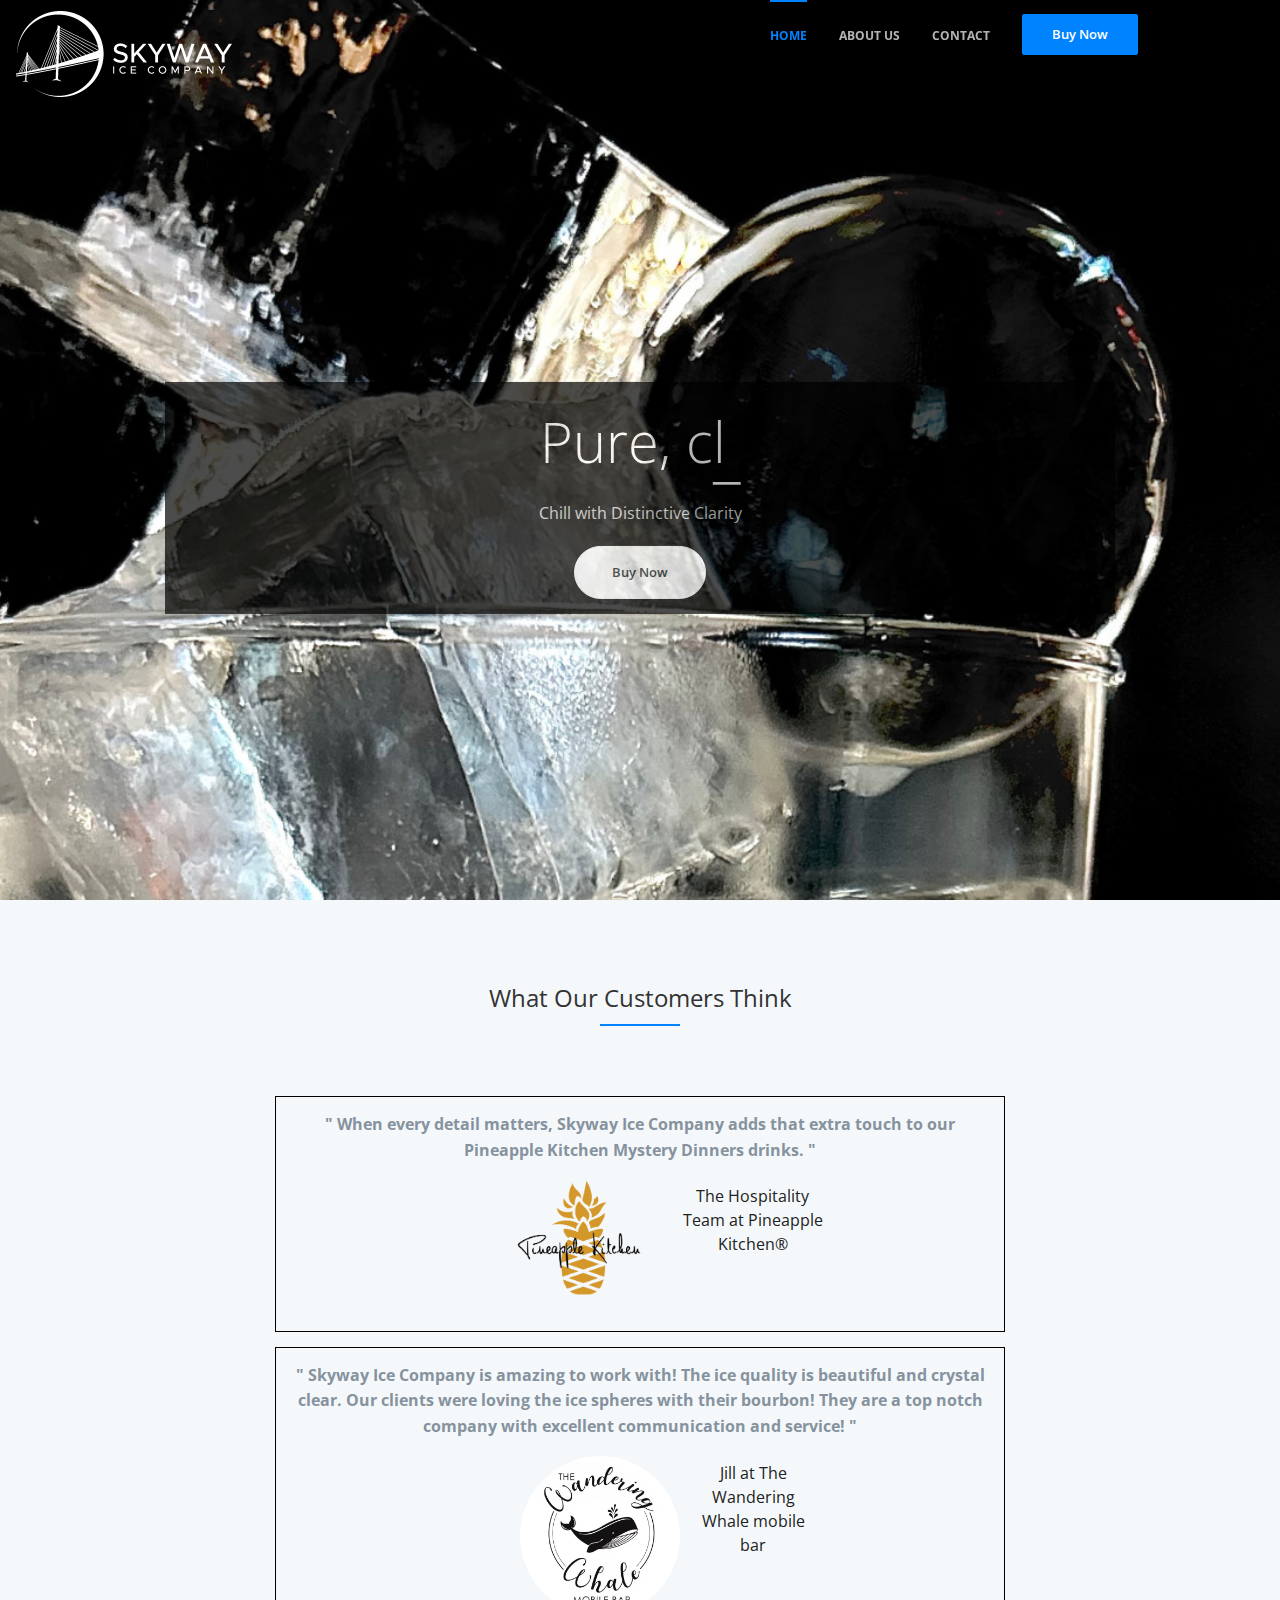
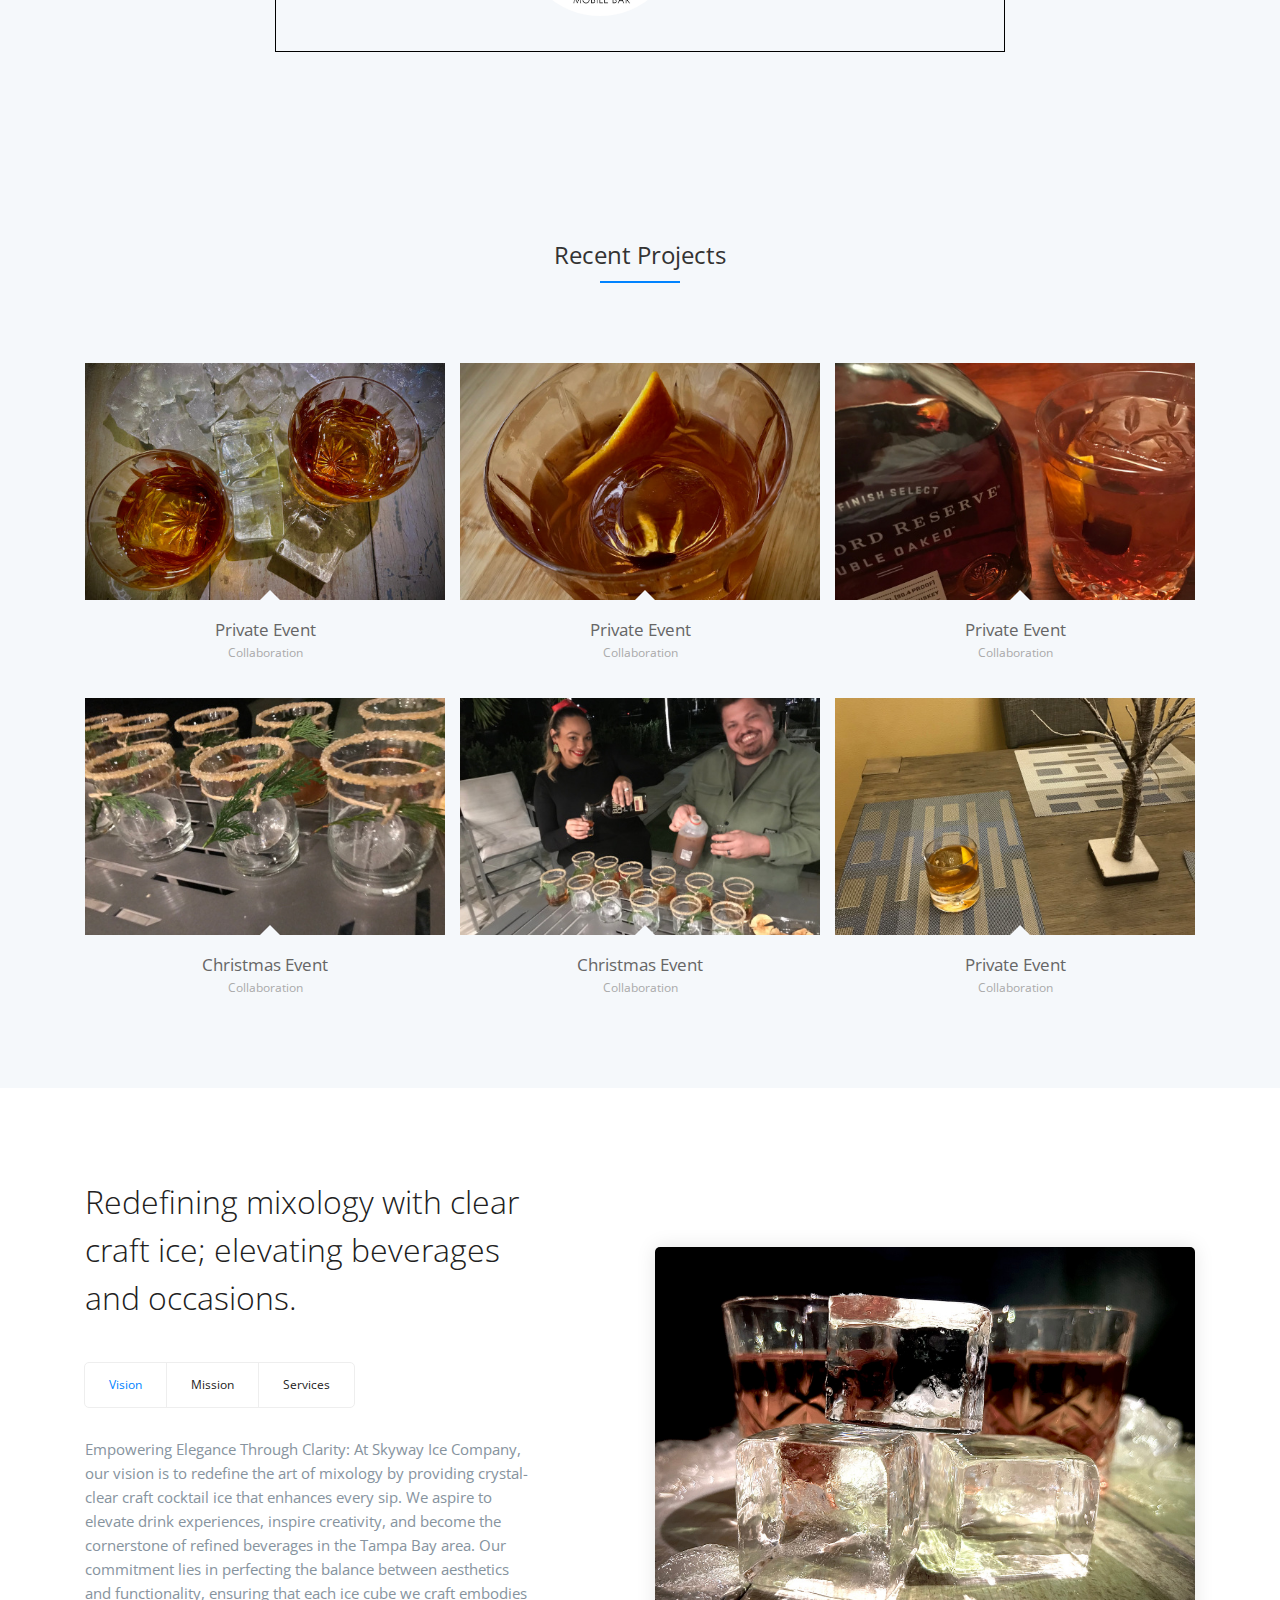
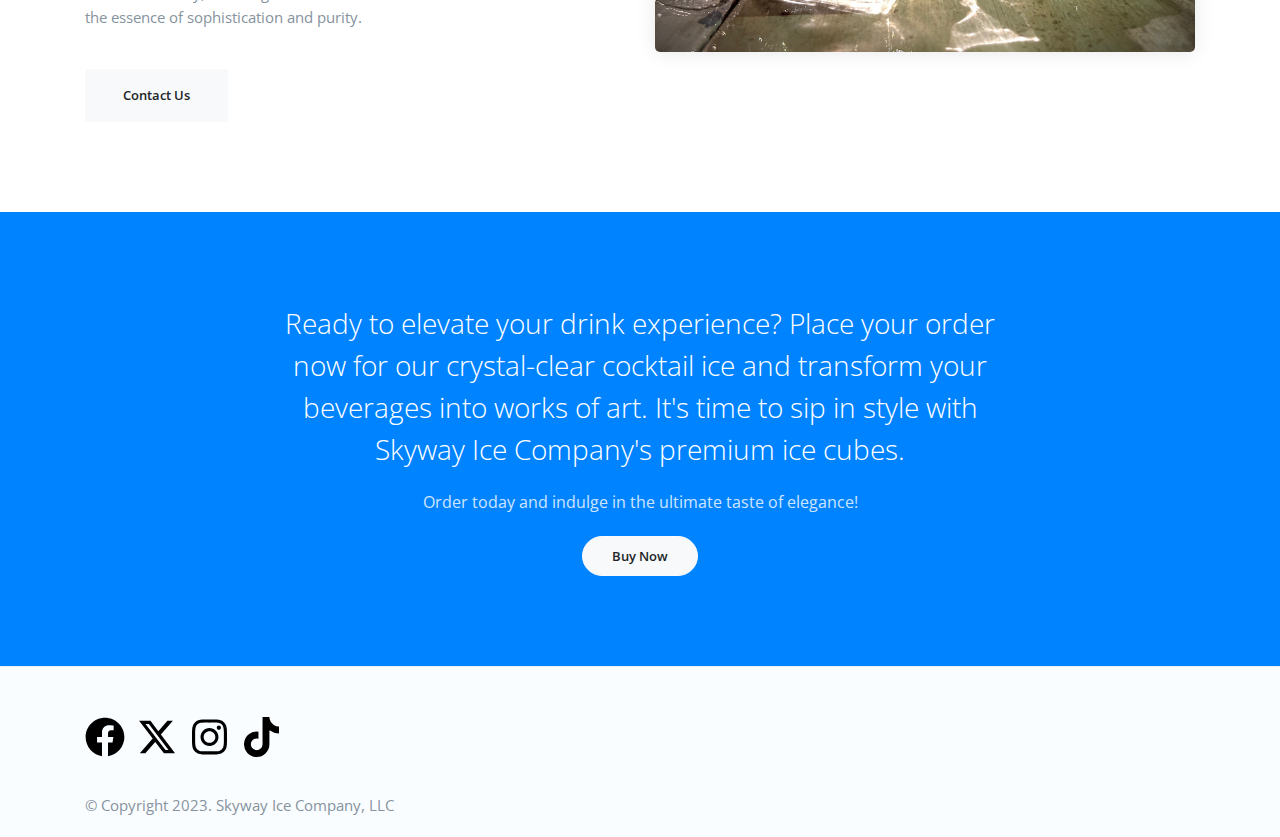
==== commit 9d388289: "quotes and a few fixes" ====
--- a/index.html
+++ b/index.html
@@ -64,8 +64,8 @@
                                 Chill with Distinctive Clarity
                             </p>
                             <div class="circle-button">
-                                <a href="#" class="btn btn-light btn-xl btn-rounded">
-                                    Learn More
+                                <a href="order.html" class="btn btn-light btn-xl btn-rounded">
+                                    Buy Now
                                 </a>
                             </div>
                         </div>
@@ -77,47 +77,49 @@
     </div><!--parallax image div-->
     <div class="mouse-down"><a data-scroll href="#about"><i class="fa fa-angle-down fa-3x text-white"></i></a></div>
 </section>
-<!--intro section end-->
-<div class="container pt90 pb50">
-    <div class="row">
-        <div class="col-md-4 mb40">
-            <div class="icon-card-style1">
-                <i class="icon-layers text-muted bg-faded icon-round-60"></i>
-                <div class="overflow-hiden">
-                    <h4 class="h6 font600">The Art of Clarity</h4>
-                    <p class="mb20">
-                        Explore the meticulous process behind creating our crystal-clear craft cocktail ice. Learn about the techniques, equipment, and dedication that go into every cube.
-                    </p>
-                    <a href="#" class="btn btn-underline">Learn More</a>
-                </div>
-            </div>
-        </div>
-        <div class="col-md-4 mb40">
-            <div class="icon-card-style1">
-                <i class="icon-layers text-muted bg-faded icon-round-60"></i>
-                <div class="overflow-hiden">
-                    <h4 class="h6 font600">Crafted Cocktails</h4>
-                    <p class="mb20">
-                        Discover how our clear craft cocktail ice elevates your drink experience. From classic favorites to innovative concoctions, explore a collection of recipes that shine with our pristine ice cubes.
-                    </p>
-                    <a href="#" class="btn btn-underline">Learn More</a>
-                </div>
-            </div>
-        </div>
-        <div class="col-md-4 mb40">
-            <div class="icon-card-style1">
-                <i class="icon-layers text-muted bg-faded icon-round-60"></i>
-                <div class="overflow-hiden">
-                    <h4 class="h6 font600">Elevate Your Events</h4>
-                    <p class="mb20">
-                        Elevate your special occasions with our clear craft ice. Whether it's a wedding, corporate event, or private party, learn how our ice adds a touch of sophistication to every gathering.
-                    </p>
-                    <a href="#" class="btn btn-underline">Learn More</a>
+
+<div class=" bg-faded pb80 pt80">
+    <div class="container">
+        <div class="center-title mb50 text-center">
+            <h4>What our customers think</h4>
+        </div>
+        <div class="row">
+            <div class="col-md-8 mr-auto ml-auto">
+                <div class="owl-theme">
+                    <div class="item">
+                        <div class="testimonial-full">
+                            <p class="lead">
+                                " When every detail matters, Skyway Ice Company adds that extra touch to our Pineapple Kitchen Mystery Dinners drinks. "
+                            </p>
+                            <div class="clearfix testimonial-author">
+                                <a href="https://pineapplekitchen.com/" target="_blank">
+                                    <img src="images/Quotes/pineapple_kitchen1.png" alt="" class="img-fluid float-left mr-3 rounded-circle">
+                                    <h5 class="font400 h6 mb0 pt5">The Hospitality Team at Pineapple Kitchen®</h5>
+                                </a>
+                            </div>
+                        </div>
+                    </div><!--/item-->      
+                    <div class="item">
+                        <div class="testimonial-full">
+                            <p class="lead">
+                                " Skyway Ice Company is amazing to work with! The ice quality is beautiful and crystal clear. Our clients were loving the ice spheres with their bourbon! They are a top notch company with excellent communication and service! "
+                            </p>
+                            <div class="clearfix testimonial-author">
+                                <a href="https://www.thewanderingwhale.com/" target="_blank">
+                                    <img src="images/Quotes/wandering_whale.jpg" alt="" class="img-fluid float-left mr-3 rounded-circle">
+                                    <h5 class="font400 h6 mb0 pt5">Jill at The Wandering Whale mobile bar</h5>
+                                </a>
+                            </div>
+                        </div>
+                    </div><!--/item-->
                 </div>
             </div>
         </div>
     </div>
+
 </div>
+
+
 <div class="bg-faded pt90 pb90">
     <div class="container">
         <div class="center-title text-center mb60">
@@ -190,13 +192,11 @@
                     <div class="cbp-l-grid-agency-title">Private Event</div>
                     <div class="cbp-l-grid-agency-desc">Collaboration</div>
                 </div>
-            </div>
-
-
-
+            </div>            
         </div>
     </div>
 </div>
+
 <div class="container pt90 pb90">
     <div class='feature-col'>
         <div class='row align-items-center'>
@@ -239,6 +239,8 @@
         </div>
     </div><!--feature col-->
 </div>
+
+
 <div class="bg-primary pt90 pb90">
     <div class="container">
         <div class="row">
@@ -249,7 +251,7 @@
                 <p class="lead text-white text-muted mb20">
                     Order today and indulge in the ultimate taste of elegance!
                 </p>
-                <a href="#" class="btn btn-light btn-lg btn-rounded">Buy now</a>
+                <a href="order.html" class="btn btn-light btn-lg btn-rounded">Buy now</a>
             </div>
         </div>
     </div>
--- a/css/skywayice.css
+++ b/css/skywayice.css
@@ -9,4 +9,19 @@
 .navbar.navbar-transparent .navbar-brand img
 {
     top:.7rem;
-}+}
+
+.testimonial-full {
+    border: black 1px solid;
+    padding: 1em;
+    margin-bottom: 1em;
+}
+
+.testimonial-full .img-fluid {
+    max-width: 160px;
+}
+
+.testimonial-full .lead {
+    font-weight:bold;
+}
+
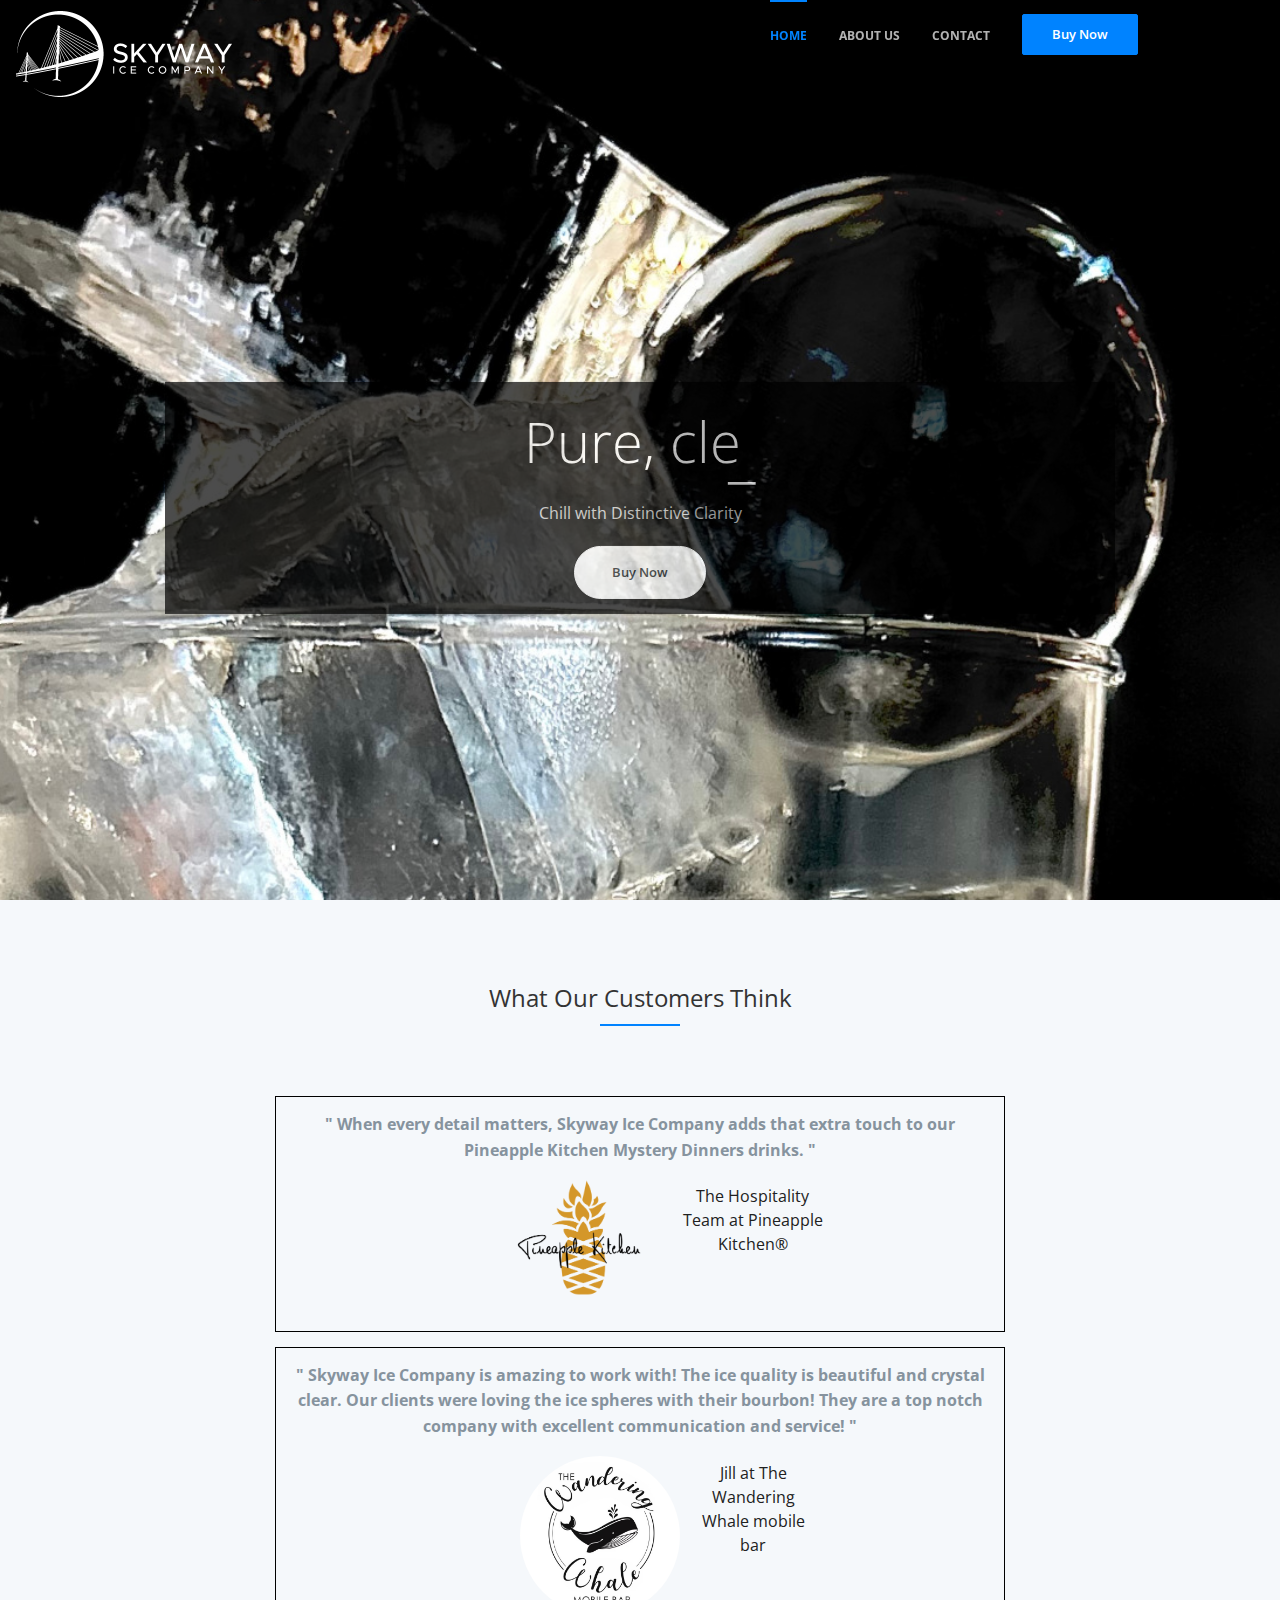
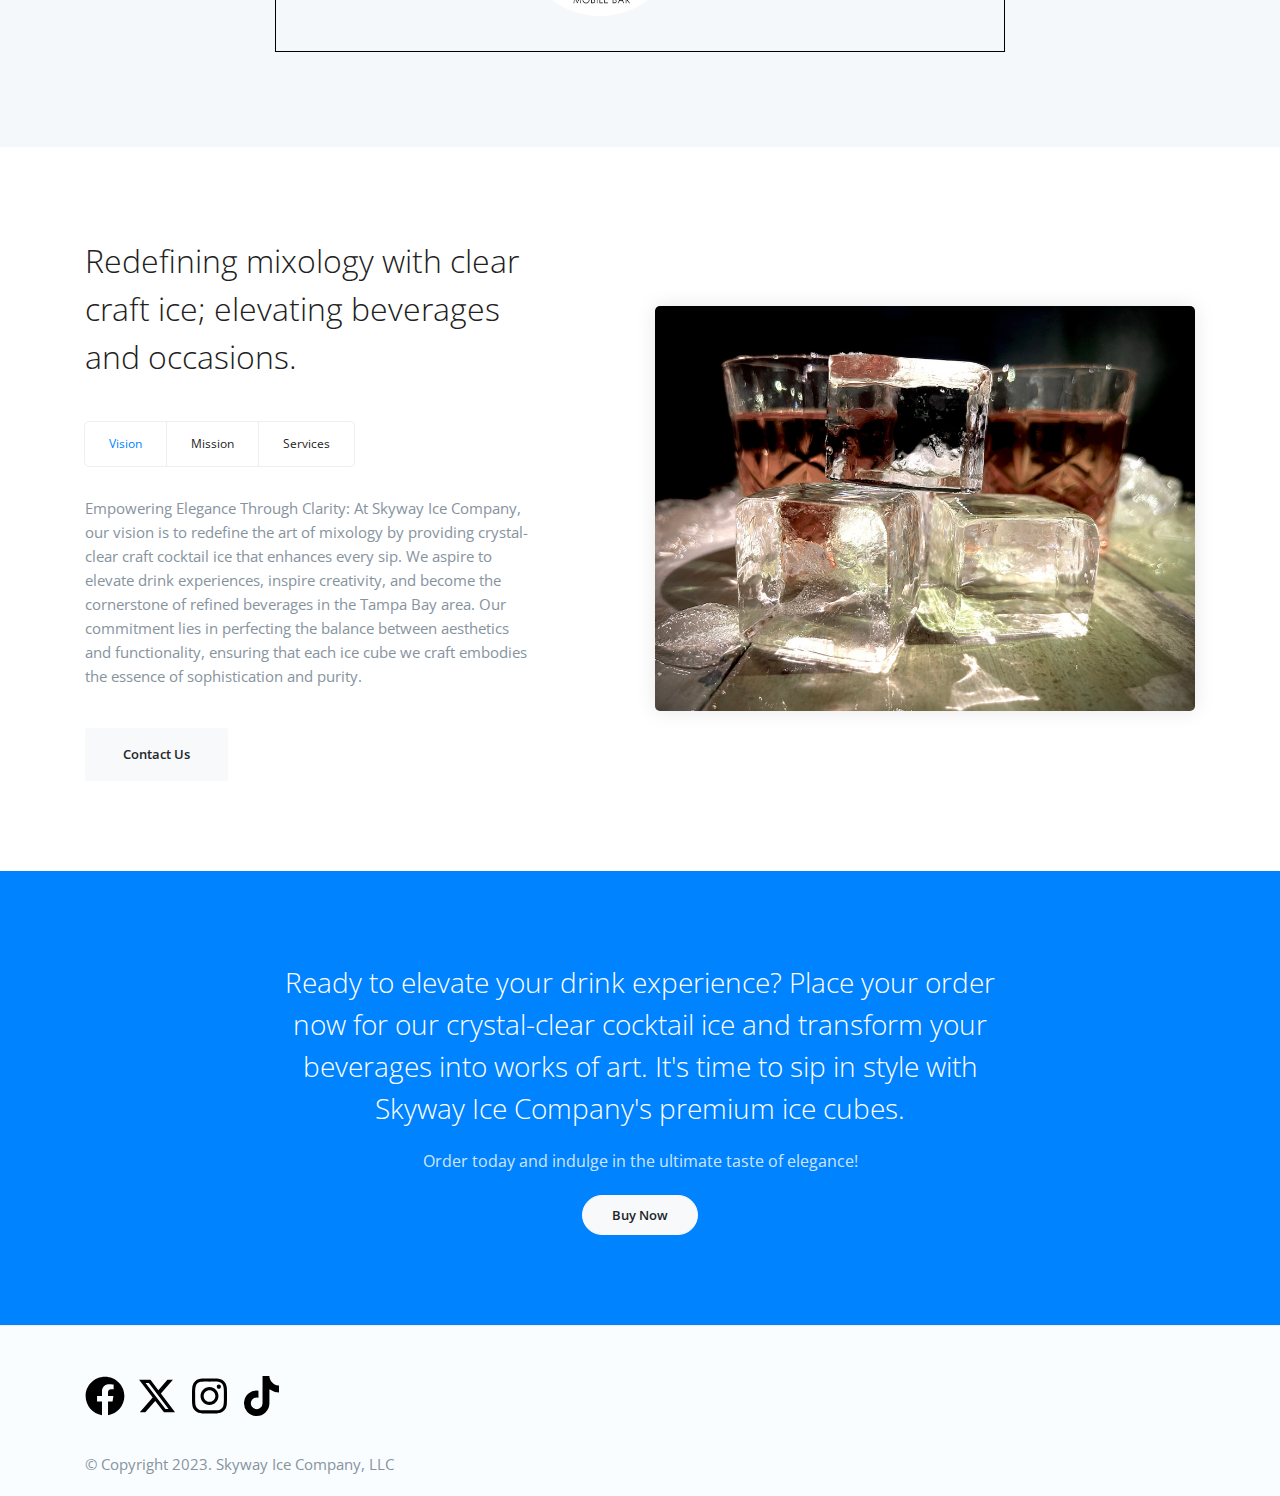
==== commit 6ed34cae: "commented out Recent Projects" ====
--- a/index.html
+++ b/index.html
@@ -120,82 +120,6 @@
 </div>
 
 
-<div class="bg-faded pt90 pb90">
-    <div class="container">
-        <div class="center-title text-center mb60">
-            <h4>Recent Projects</h4>
-        </div>
-        <div id="js-grid-agency" class="cbp cbp-l-grid-agency">
-            <div class="cbp-item graphic">
-                <div>
-                    <div class="cbp-caption">
-                        <div class="cbp-caption-defaultWrap">
-                            <img src="images/recentprojects/box/private_event_aug2023_2.jpg" data-cbp-src="images/recentprojects/box/private_event_aug2023_2.jpg" alt="" width="380" height="250">
-                        </div>
-                    </div>
-                    <div class="cbp-l-grid-agency-title">Private Event</div>
-                    <div class="cbp-l-grid-agency-desc">Collaboration</div>
-                </div>
-            </div>            
-            <div class="cbp-item graphic">
-                <div>
-                    <div class="cbp-caption">
-                        <div class="cbp-caption-defaultWrap">
-                            <img src="images/recentprojects/box/private_event_july2023_2.jpg" data-cbp-src="images/recentprojects/box/private_event_july2023_2.jpg" alt="" width="380" height="250">
-                        </div>
-                    </div>
-                    <div class="cbp-l-grid-agency-title">Private Event</div>
-                    <div class="cbp-l-grid-agency-desc">Collaboration</div>
-                </div>
-            </div>
-            <div class="cbp-item graphic">
-                <div>
-                    <div class="cbp-caption">
-                        <div class="cbp-caption-defaultWrap">
-                            <img src="images/recentprojects/box/private_event_may2023_1.jpg" data-cbp-src="images/recentprojects/box/private_event_may2023_1.jpg" alt="" width="380" height="250">
-                        </div>
-                    </div>
-                    <div class="cbp-l-grid-agency-title">Private Event</div>
-                    <div class="cbp-l-grid-agency-desc">Collaboration</div>
-                </div>
-            </div>
-            <div class="cbp-item graphic">
-                <div>
-                    <div class="cbp-caption">
-                        <div class="cbp-caption-defaultWrap">
-                            <img src="images/recentprojects/box/private_event_dec2022_1.jpg" data-cbp-src="images/recentprojects/box/private_event_dec2022_1.jpg" alt="" width="380" height="250">
-                        </div>
-                    </div>
-                    <div class="cbp-l-grid-agency-title">Christmas Event</div>
-                    <div class="cbp-l-grid-agency-desc">Collaboration</div>
-                </div>
-            </div>
-            <div class="cbp-item graphic">
-                <div>
-                    <div class="cbp-caption">
-                        <div class="cbp-caption-defaultWrap">
-                            <img src="images/recentprojects/box/private_event_dec2022_2.jpg" data-cbp-src="images/recentprojects/box/private_event_dec2022_2.jpg" alt="" width="380" height="250">
-                        </div>
-                    </div>
-                    <div class="cbp-l-grid-agency-title">Christmas Event</div>
-                    <div class="cbp-l-grid-agency-desc">Collaboration</div>
-                </div>
-            </div>            
-
-            <div class="cbp-item graphic">
-                <div>
-                    <div class="cbp-caption">
-                        <div class="cbp-caption-defaultWrap">
-                            <img src="images/recentprojects/box/private_event_aug2022_4.jpg" data-cbp-src="images/recentprojects/box/private_event_aug2022_4.jpg" alt="" width="380" height="250">
-                        </div>
-                    </div>
-                    <div class="cbp-l-grid-agency-title">Private Event</div>
-                    <div class="cbp-l-grid-agency-desc">Collaboration</div>
-                </div>
-            </div>            
-        </div>
-    </div>
-</div>
 
 <div class="container pt90 pb90">
     <div class='feature-col'>
